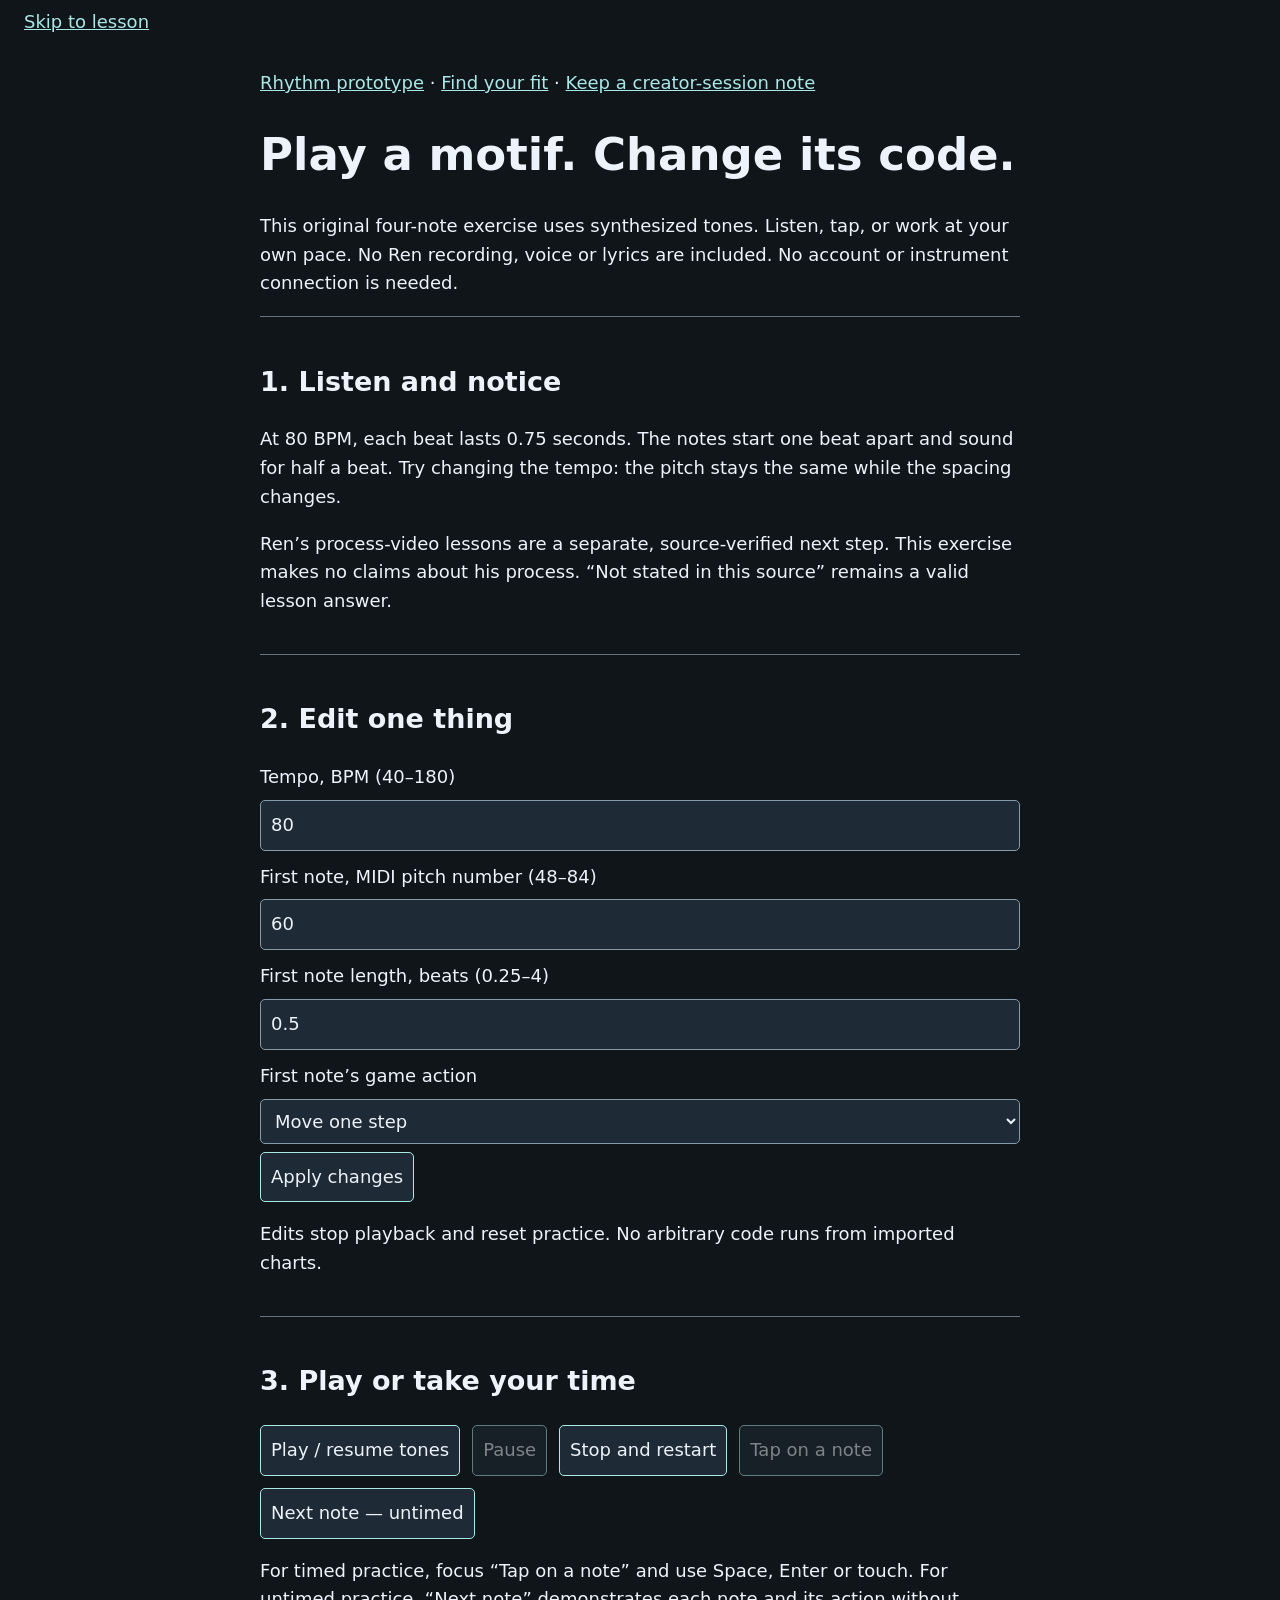
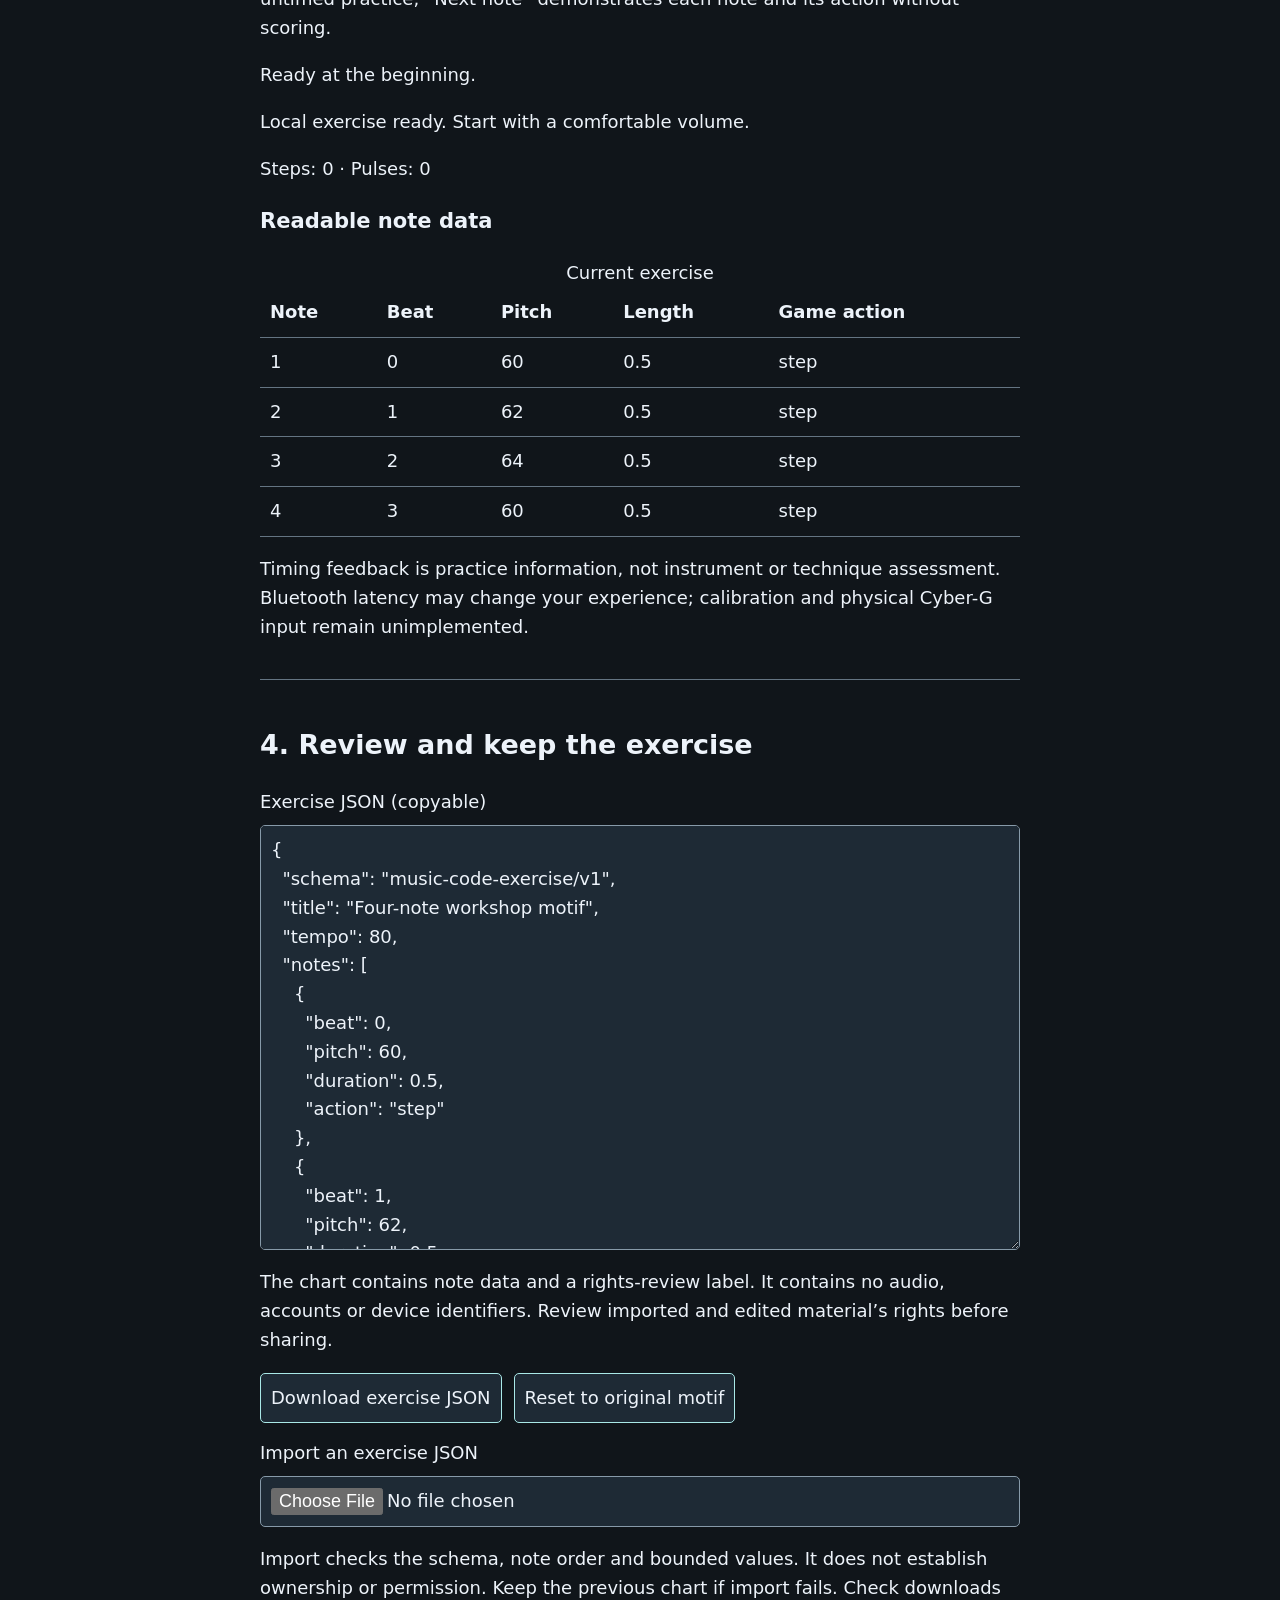
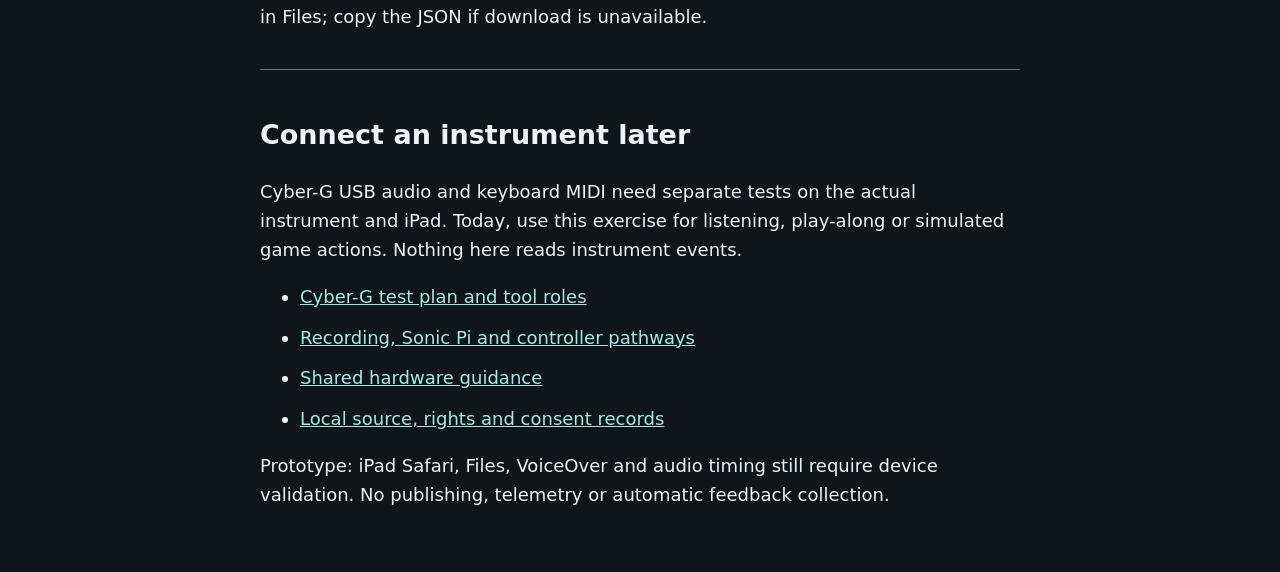
==== lesson.html @ 37e6fe5b "Add an original music/code exercise with untimed practice and local chart exchange" ====
<!doctype html><html lang="en"><head><meta charset="utf-8"><meta name="viewport" content="width=device-width,initial-scale=1"><title>Music, code and games — original exercise</title><link rel="stylesheet" href="lesson.css"></head><body>
<a href="#lesson">Skip to lesson</a><main id="lesson"><nav aria-label="Learning navigation"><a href="index.html">Rhythm prototype</a> · <a href="https://ibloud.github.io/tarantula-clone-hero/">Find your fit</a> · <a href="https://ibloud.github.io/pixie-creator-os/session.html">Keep a creator-session note</a></nav>
<h1>Play a motif. Change its code.</h1><p>This original four-note exercise uses synthesized tones. Listen, tap, or work at your own pace. No Ren recording, voice or lyrics are included. No account or instrument connection is needed.</p>
<section><h2>1. Listen and notice</h2><p>At 80 BPM, each beat lasts 0.75 seconds. The notes start one beat apart and sound for half a beat. Try changing the tempo: the pitch stays the same while the spacing changes.</p><p>Ren’s process-video lessons are a separate, source-verified next step. This exercise makes no claims about his process. “Not stated in this source” remains a valid lesson answer.</p></section>
<section><h2>2. Edit one thing</h2><form id="edit"><label for="tempo">Tempo, BPM (40–180)</label><input id="tempo" type="number" min="40" max="180" value="80" required><label for="pitch">First note, MIDI pitch number (48–84)</label><input id="pitch" type="number" min="48" max="84" value="60" step="1" required><label for="duration">First note length, beats (0.25–4)</label><input id="duration" type="number" min="0.25" max="4" step="0.25" value="0.5" required><label for="action">First note’s game action</label><select id="action"><option value="step">Move one step</option><option value="pulse">Count a pulse</option></select><button type="submit">Apply changes</button></form><p>Edits stop playback and reset practice. No arbitrary code runs from imported charts.</p></section>
<section><h2>3. Play or take your time</h2><div class="actions"><button id="play" type="button">Play / resume tones</button><button id="pause" type="button" disabled>Pause</button><button id="stop" type="button">Stop and restart</button><button id="tap" type="button" disabled>Tap on a note</button><button id="next" type="button">Next note — untimed</button></div><p>For timed practice, focus “Tap on a note” and use Space, Enter or touch. For untimed practice, “Next note” demonstrates each note and its action without scoring.</p><p id="position">Ready at the beginning.</p><p id="status" role="status">Local exercise ready. Start with a comfortable volume.</p><p id="game-state">Steps: 0 · Pulses: 0</p><h3>Readable note data</h3><div class="table-wrap"><table><caption>Current exercise</caption><thead><tr><th>Note</th><th>Beat</th><th>Pitch</th><th>Length</th><th>Game action</th></tr></thead><tbody id="notes"></tbody></table></div><p>Timing feedback is practice information, not instrument or technique assessment. Bluetooth latency may change your experience; calibration and physical Cyber-G input remain unimplemented.</p></section>
<section><h2>4. Review and keep the exercise</h2><label for="chart">Exercise JSON (copyable)</label><textarea id="chart" readonly rows="14"></textarea><p>The chart contains note data and a rights-review label. It contains no audio, accounts or device identifiers. Review imported and edited material’s rights before sharing.</p><div class="actions"><button id="export" type="button">Download exercise JSON</button><button id="reset" type="button">Reset to original motif</button></div><label for="import">Import an exercise JSON</label><input id="import" type="file" accept=".json,application/json"><p>Import checks the schema, note order and bounded values. It does not establish ownership or permission. Keep the previous chart if import fails. Check downloads in Files; copy the JSON if download is unavailable.</p></section>
<section><h2>Connect an instrument later</h2><p>Cyber-G USB audio and keyboard MIDI need separate tests on the actual instrument and iPad. Today, use this exercise for listening, play-along or simulated game actions. Nothing here reads instrument events.</p><ul><li><a href="https://github.com/ibloud/ren-tap-tap-revenge/blob/main/docs/CYBER_G_LEARNING_LAB.md">Cyber-G test plan and tool roles</a></li><li><a href="https://github.com/ibloud/tarantula-clone-hero/blob/main/docs/FIND_YOUR_FIT.md">Recording, Sonic Pi and controller pathways</a></li><li><a href="https://github.com/ibloud/pixie-device-stewardship/blob/main/docs/HARDWARE-PATHWAYS.md">Shared hardware guidance</a></li><li><a href="https://github.com/ibloud/narrative-provenance">Local source, rights and consent records</a></li></ul><p>Prototype: iPad Safari, Files, VoiceOver and audio timing still require device validation. No publishing, telemetry or automatic feedback collection.</p></section>
</main><script src="lesson-model.js"></script><script src="lesson.js"></script></body></html>
---- lesson.css ----
:root{color-scheme:dark;font:18px/1.6 system-ui,sans-serif;background:#10151a;color:#edf3fa}body{margin:0}body>a{display:block;padding:8px 24px}main{max-width:760px;margin:auto;padding:24px}a{color:#a9e8e7}section{padding:20px 0;border-top:1px solid #647482}h1{font-size:clamp(1.8rem,5vw,2.5rem);line-height:1.2}label{display:block;margin-top:12px}input,select,textarea,button{font:inherit;color:inherit;max-width:100%;box-sizing:border-box;background:#1e2a35;border:1px solid #879aa9;border-radius:5px;padding:10px}input,select,textarea{display:block;width:100%;margin:8px 0}button{min-height:48px;cursor:pointer;border-color:#a9e8e7}button:disabled{opacity:.5;cursor:default}.actions{display:flex;gap:12px;flex-wrap:wrap;margin:16px 0}*:focus-visible{outline:3px solid #ffe482;outline-offset:4px}table{width:100%;border-collapse:collapse}th,td{text-align:left;padding:10px;border-bottom:1px solid #647482}.table-wrap{overflow:auto}li{margin:12px 0}
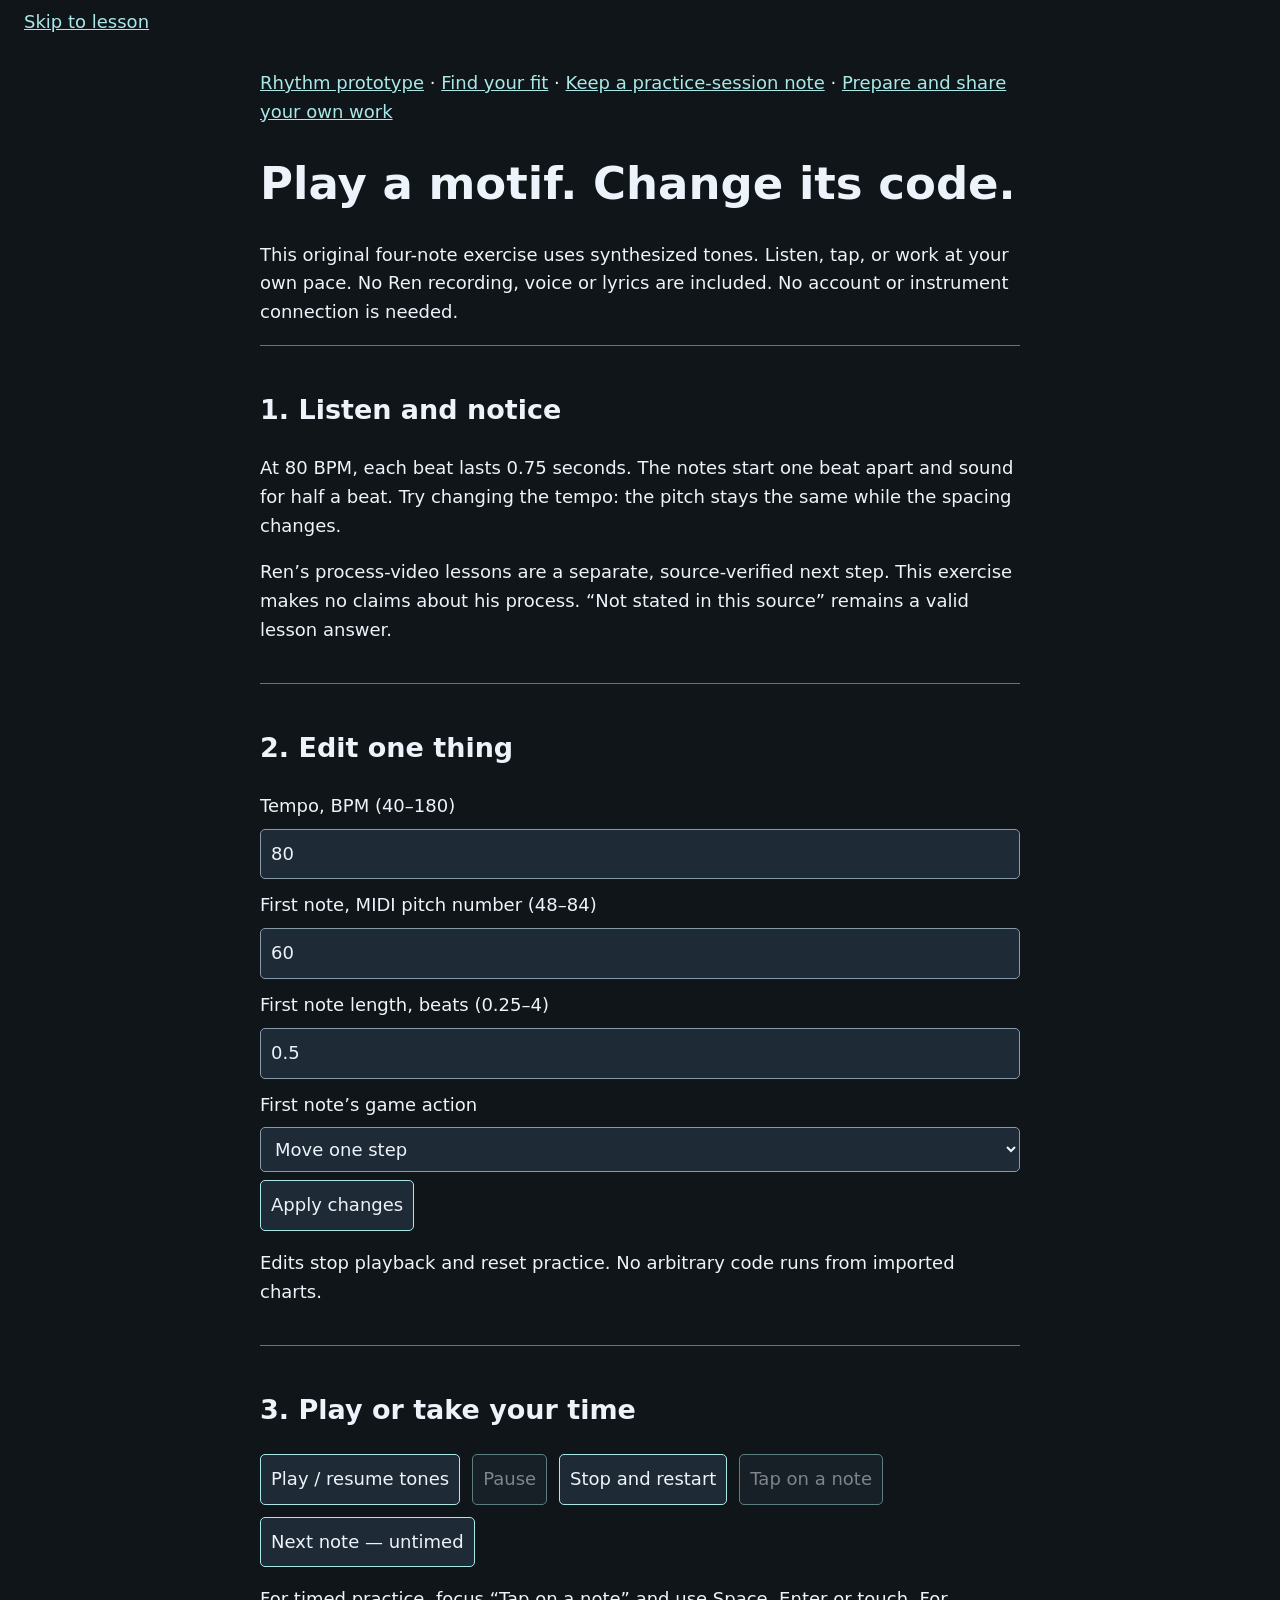
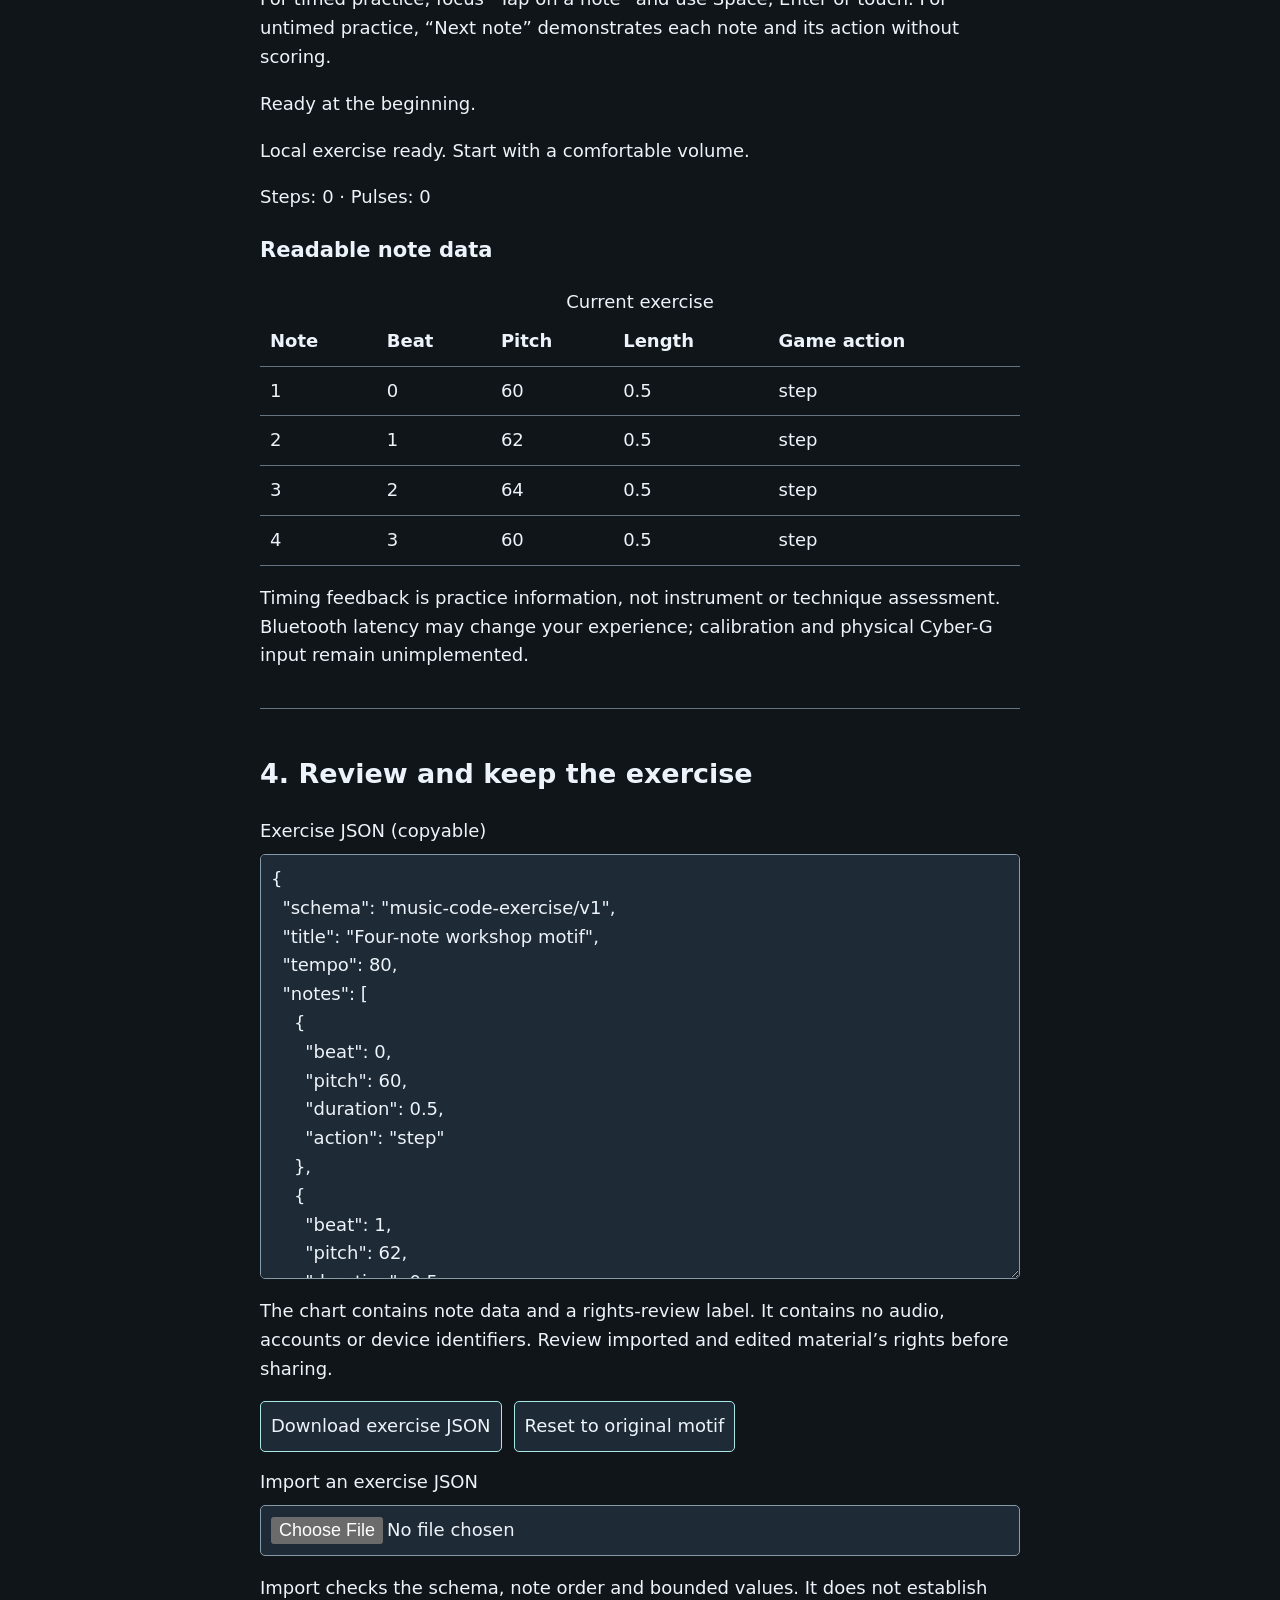
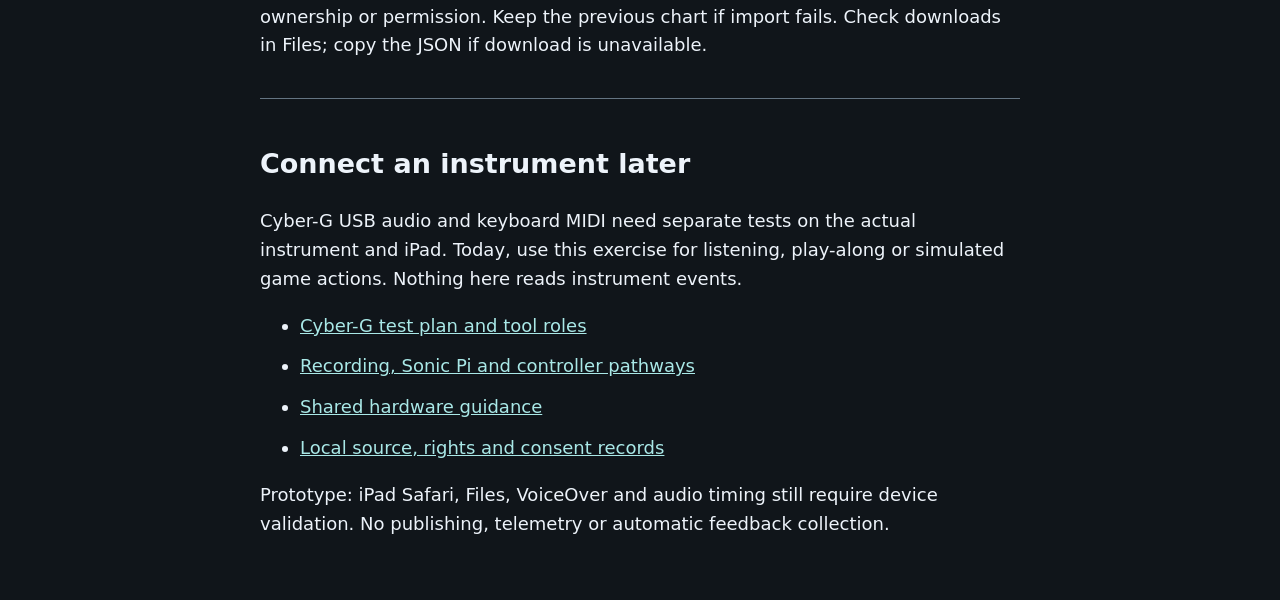
==== commit 236c2617: "Fix PIXIE workspace handoffs and ecosystem continuity" ====
--- a/lesson.html
+++ b/lesson.html
@@ -1,5 +1,5 @@
 <!doctype html><html lang="en"><head><meta charset="utf-8"><meta name="viewport" content="width=device-width,initial-scale=1"><title>Music, code and games — original exercise</title><link rel="stylesheet" href="lesson.css"></head><body>
-<a href="#lesson">Skip to lesson</a><main id="lesson"><nav aria-label="Learning navigation"><a href="index.html">Rhythm prototype</a> · <a href="https://ibloud.github.io/tarantula-clone-hero/">Find your fit</a> · <a href="https://ibloud.github.io/pixie-creator-os/session.html">Keep a creator-session note</a></nav>
+<a href="#lesson">Skip to lesson</a><main id="lesson"><nav aria-label="Learning navigation"><a href="index.html">Rhythm prototype</a> · <a href="https://ibloud.github.io/tarantula-clone-hero/">Find your fit</a> · <a href="https://ibloud.github.io/pixie-creator-os/session.html">Keep a practice-session note</a> · <a href="https://ibloud.github.io/pixie-creator-os/">Prepare and share your own work</a></nav>
 <h1>Play a motif. Change its code.</h1><p>This original four-note exercise uses synthesized tones. Listen, tap, or work at your own pace. No Ren recording, voice or lyrics are included. No account or instrument connection is needed.</p>
 <section><h2>1. Listen and notice</h2><p>At 80 BPM, each beat lasts 0.75 seconds. The notes start one beat apart and sound for half a beat. Try changing the tempo: the pitch stays the same while the spacing changes.</p><p>Ren’s process-video lessons are a separate, source-verified next step. This exercise makes no claims about his process. “Not stated in this source” remains a valid lesson answer.</p></section>
 <section><h2>2. Edit one thing</h2><form id="edit"><label for="tempo">Tempo, BPM (40–180)</label><input id="tempo" type="number" min="40" max="180" value="80" required><label for="pitch">First note, MIDI pitch number (48–84)</label><input id="pitch" type="number" min="48" max="84" value="60" step="1" required><label for="duration">First note length, beats (0.25–4)</label><input id="duration" type="number" min="0.25" max="4" step="0.25" value="0.5" required><label for="action">First note’s game action</label><select id="action"><option value="step">Move one step</option><option value="pulse">Count a pulse</option></select><button type="submit">Apply changes</button></form><p>Edits stop playback and reset practice. No arbitrary code runs from imported charts.</p></section>
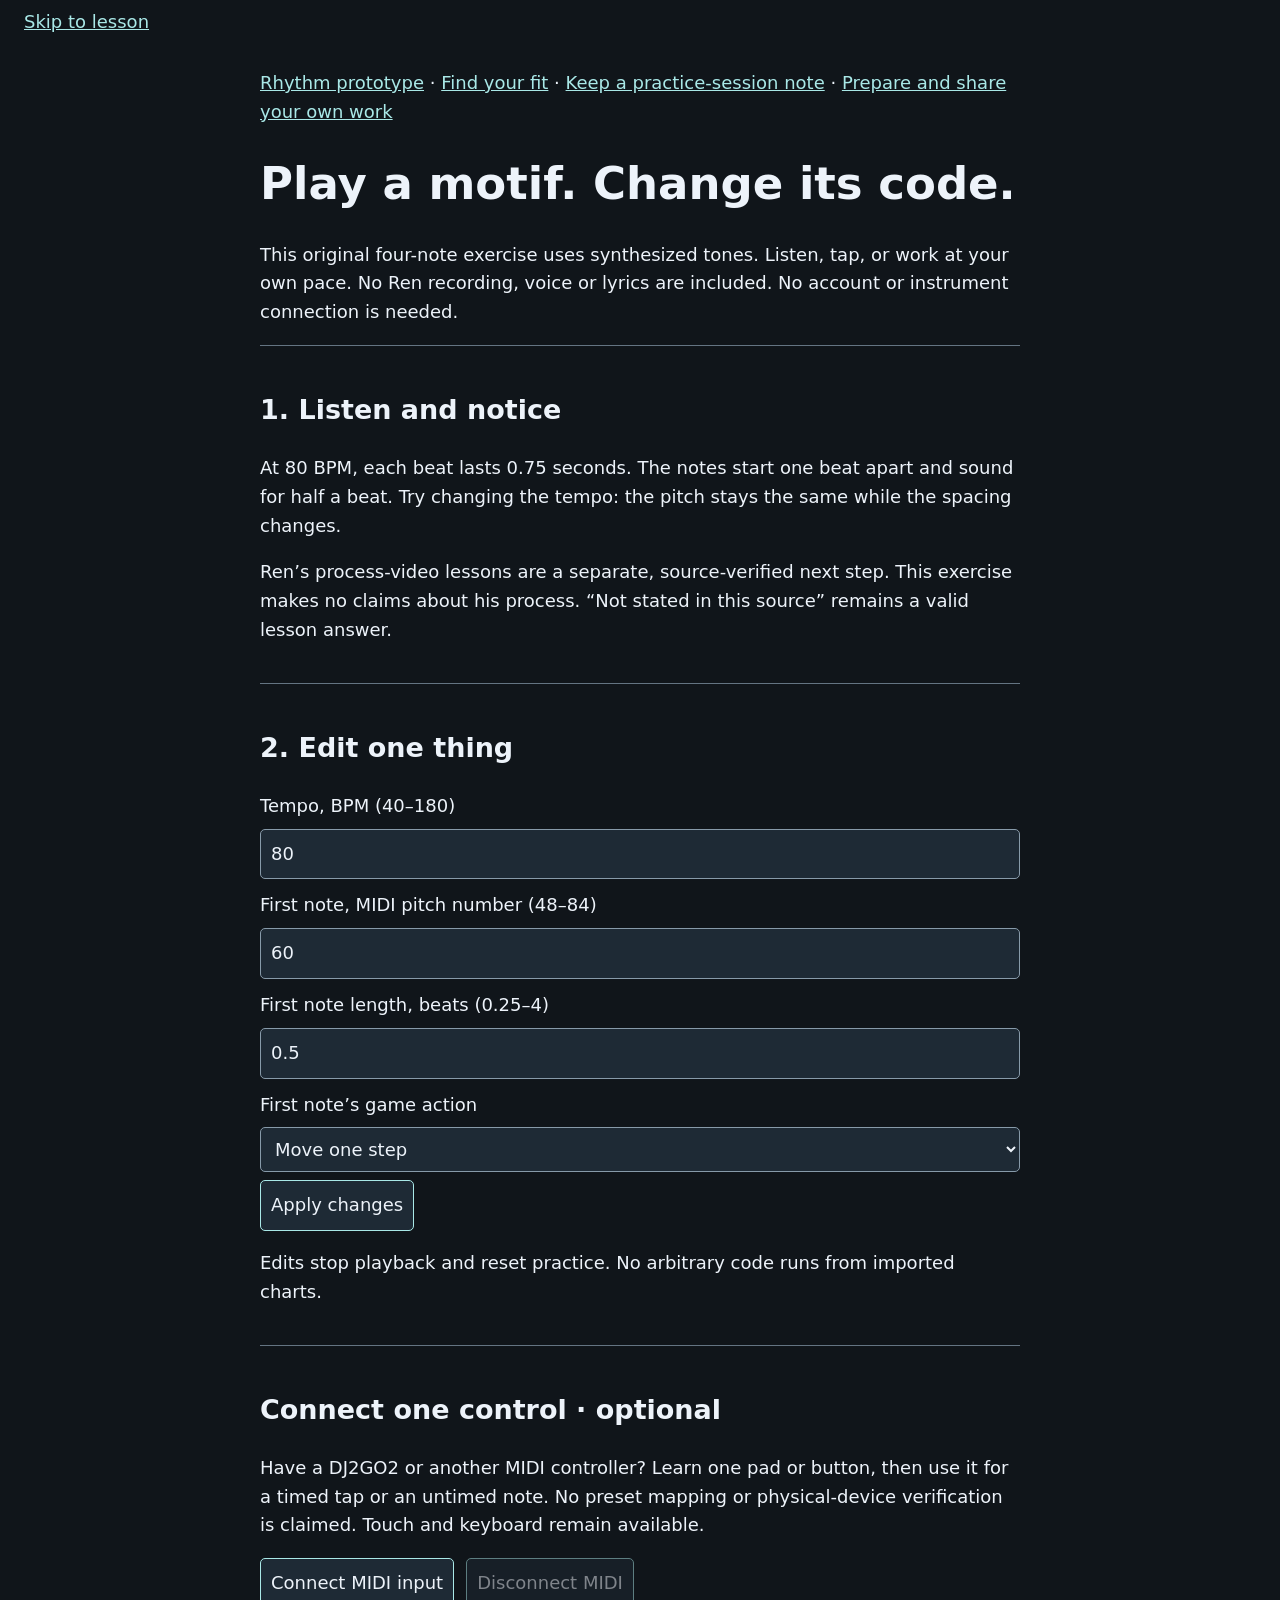
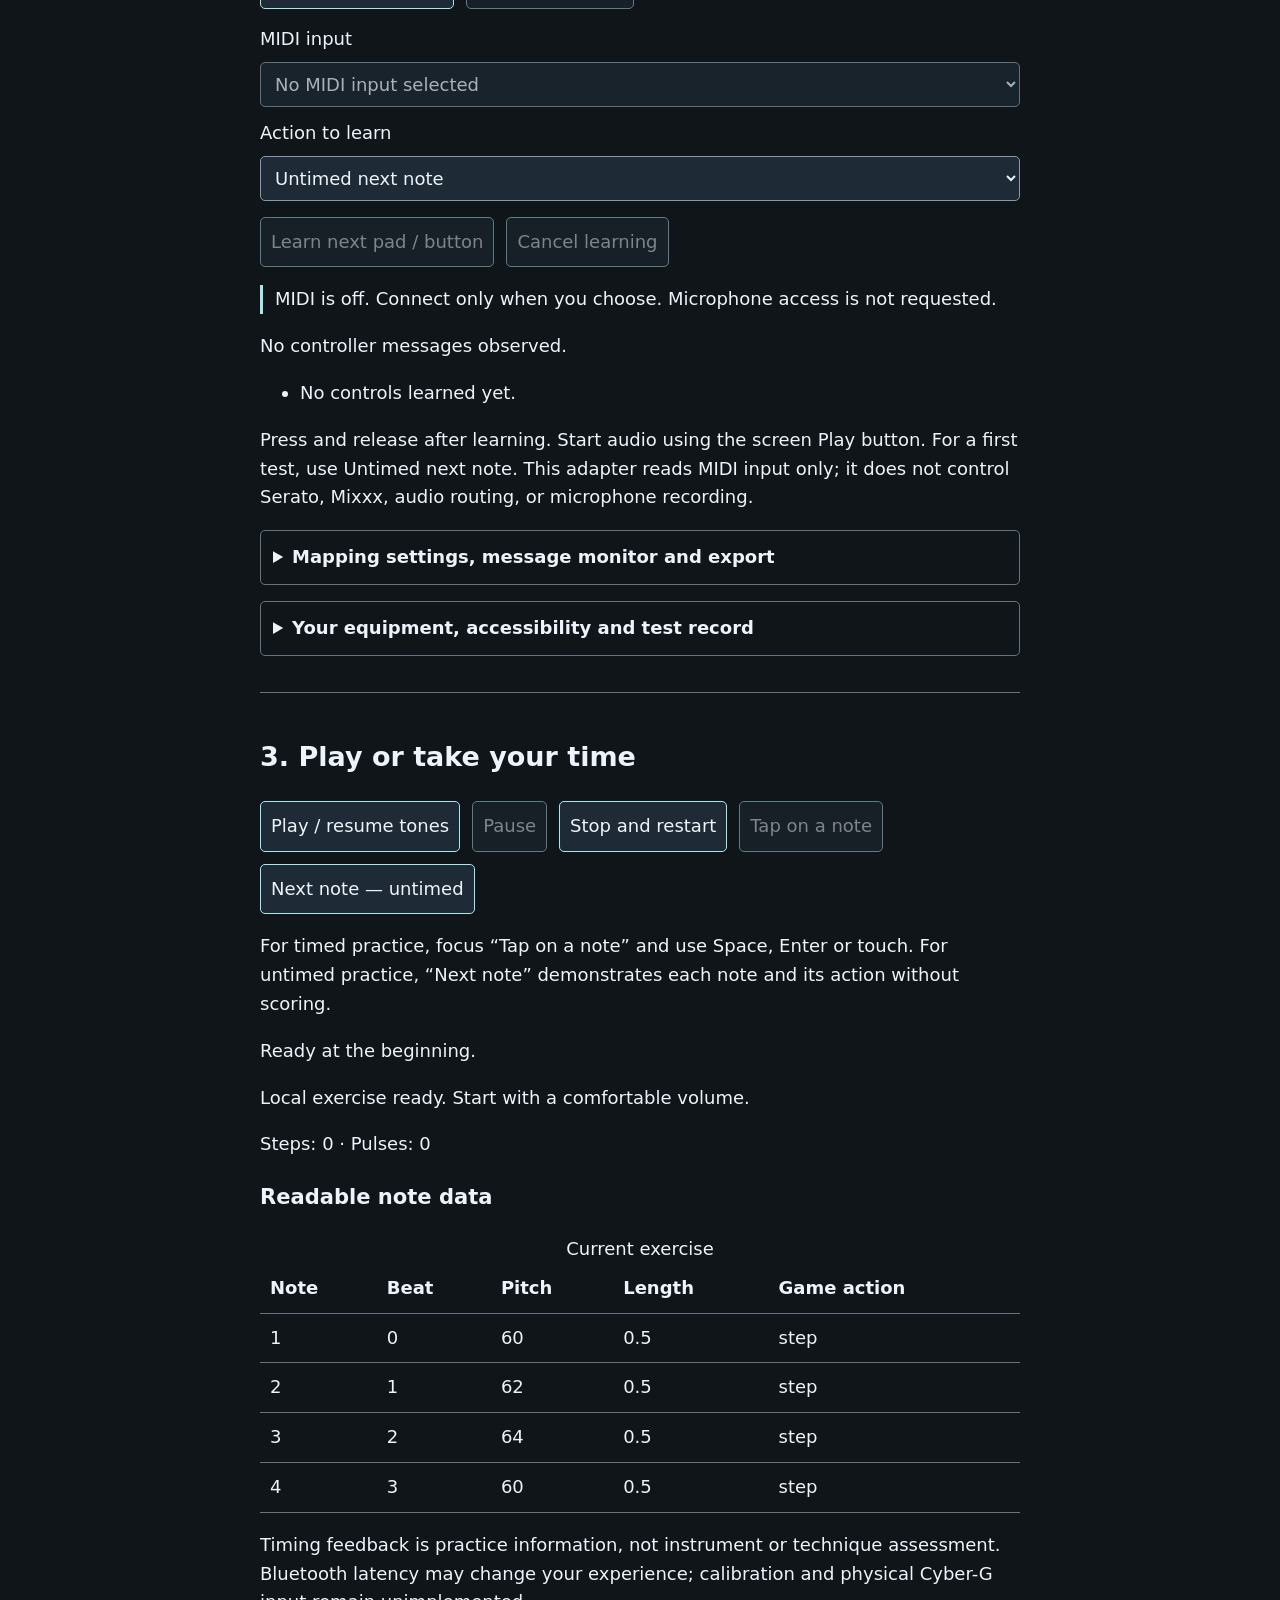
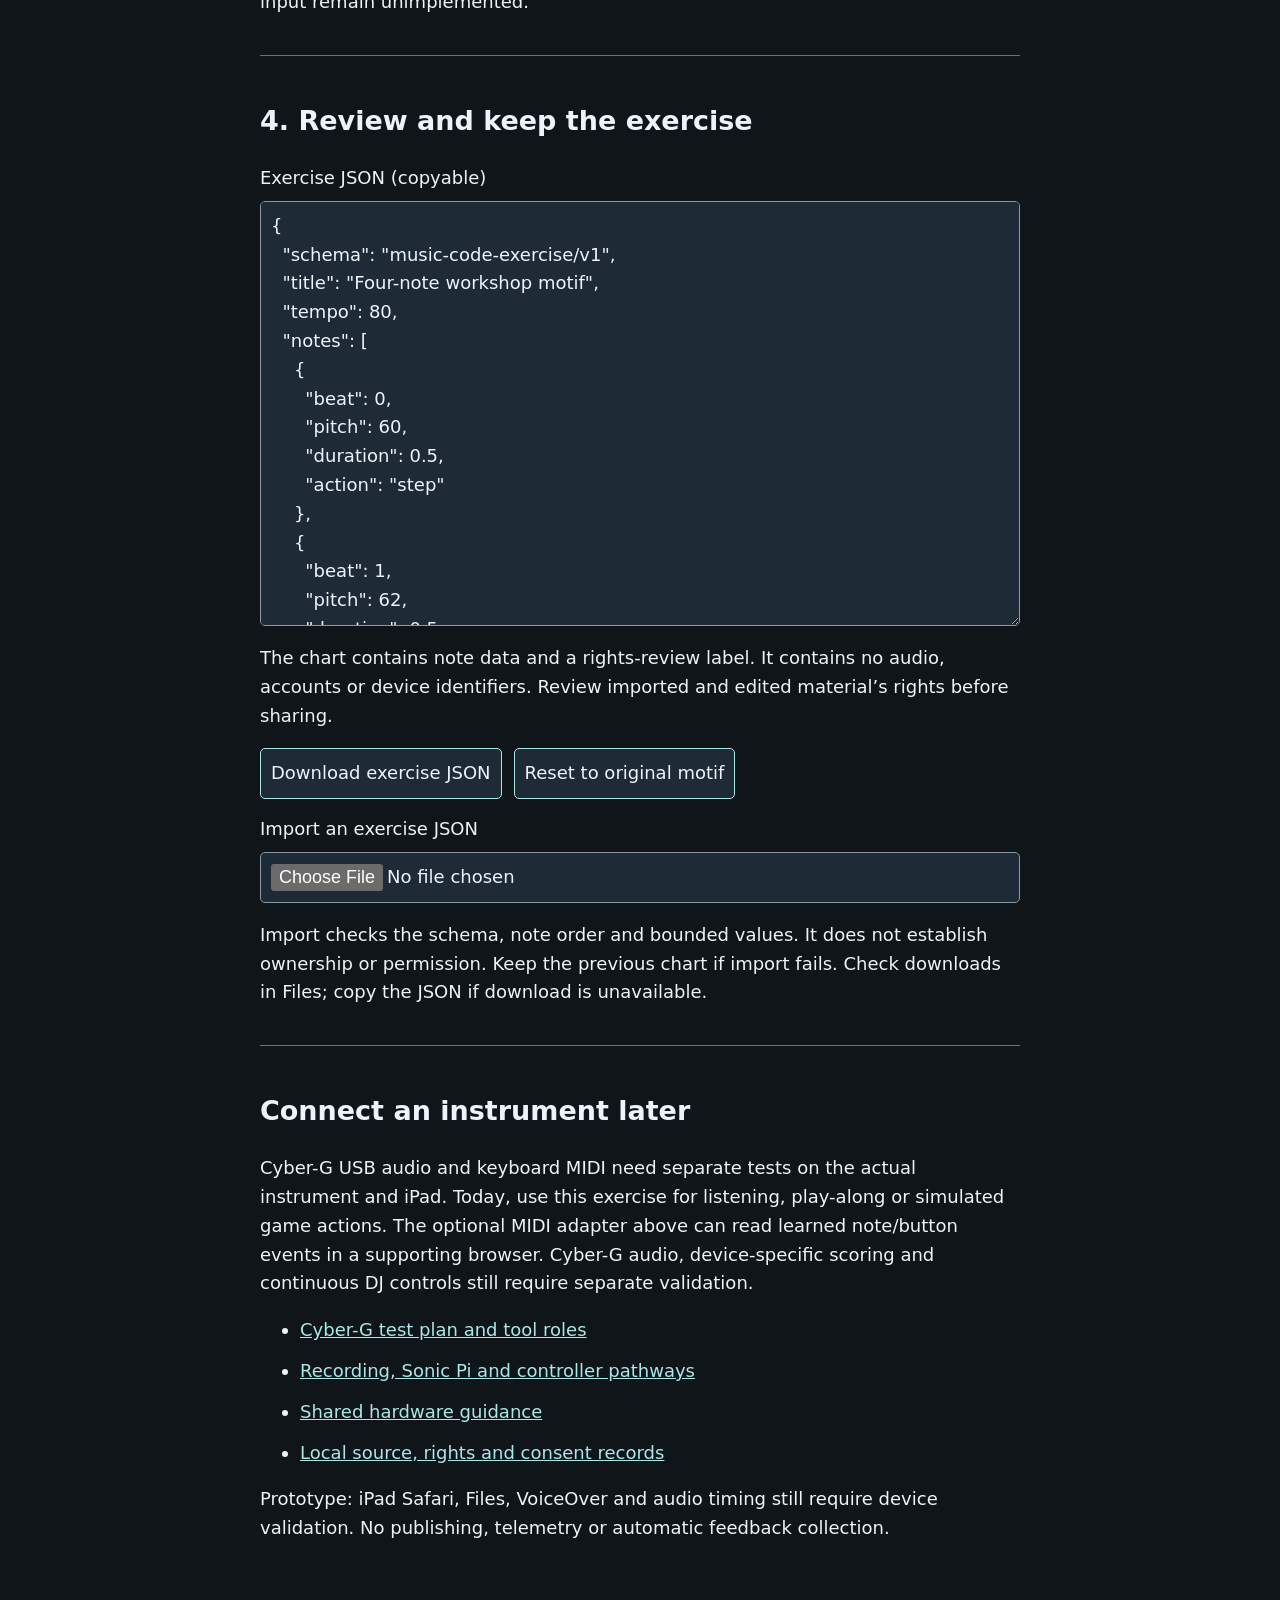
==== commit 6bfc8118: "Learn one MIDI pad in the existing original music exercise" ====
--- a/lesson.html
+++ b/lesson.html
@@ -3,7 +3,10 @@
 <h1>Play a motif. Change its code.</h1><p>This original four-note exercise uses synthesized tones. Listen, tap, or work at your own pace. No Ren recording, voice or lyrics are included. No account or instrument connection is needed.</p>
 <section><h2>1. Listen and notice</h2><p>At 80 BPM, each beat lasts 0.75 seconds. The notes start one beat apart and sound for half a beat. Try changing the tempo: the pitch stays the same while the spacing changes.</p><p>Ren’s process-video lessons are a separate, source-verified next step. This exercise makes no claims about his process. “Not stated in this source” remains a valid lesson answer.</p></section>
 <section><h2>2. Edit one thing</h2><form id="edit"><label for="tempo">Tempo, BPM (40–180)</label><input id="tempo" type="number" min="40" max="180" value="80" required><label for="pitch">First note, MIDI pitch number (48–84)</label><input id="pitch" type="number" min="48" max="84" value="60" step="1" required><label for="duration">First note length, beats (0.25–4)</label><input id="duration" type="number" min="0.25" max="4" step="0.25" value="0.5" required><label for="action">First note’s game action</label><select id="action"><option value="step">Move one step</option><option value="pulse">Count a pulse</option></select><button type="submit">Apply changes</button></form><p>Edits stop playback and reset practice. No arbitrary code runs from imported charts.</p></section>
+<section id="controller" aria-labelledby="controller-heading"><h2 id="controller-heading">Connect one control · optional</h2><p>Have a DJ2GO2 or another MIDI controller? Learn one pad or button, then use it for a timed tap or an untimed note. No preset mapping or physical-device verification is claimed. Touch and keyboard remain available.</p><div class="actions"><button id="midi-connect" type="button">Connect MIDI input</button><button id="midi-disconnect" type="button" disabled>Disconnect MIDI</button></div><label for="midi-input">MIDI input</label><select id="midi-input" disabled><option value="">No MIDI input selected</option></select><label for="midi-action">Action to learn</label><select id="midi-action"><option value="next">Untimed next note</option><option value="tap">Timed tap</option></select><div class="actions"><button id="midi-learn" type="button" disabled>Learn next pad / button</button><button id="midi-cancel" type="button" disabled>Cancel learning</button></div><p id="midi-status" role="status" aria-live="polite">MIDI is off. Connect only when you choose. Microphone access is not requested.</p><p id="midi-last">No controller messages observed.</p><ul id="midi-bindings"></ul><p>Press and release after learning. Start audio using the screen Play button. For a first test, use Untimed next note. This adapter reads MIDI input only; it does not control Serato, Mixxx, audio routing, or microphone recording.</p>
+<details><summary>Mapping settings, message monitor and export</summary><label for="midi-threshold">CC press threshold, 1–127 (default 64)</label><input id="midi-threshold" type="number" min="1" max="127" step="1" value="64"><p>For button-style CC messages, crossing this threshold counts as a press; dropping below it releases. Notes use Note On/Off. Jog-wheel relative values and continuous fader control require their own future mappings.</p><ol id="midi-events" aria-label="Last eight input messages"></ol><div class="actions"><button id="midi-clear" type="button">Clear mappings</button><button id="midi-export" type="button">Download mapping JSON</button></div><label for="midi-import">Import a mapping JSON</label><input id="midi-import" type="file" accept=".json,application/json"><p>Mappings stay in this tab until you export. Import replaces mappings only after validation. No device names, IDs, recordings or credentials are included in the mapping.</p></details>
+<details><summary>Your equipment, accessibility and test record</summary><p>DJ2GO2: game input. Tula: record your own voice or instrument in a chosen recording app, then export an audio file. Shure 215: listening/monitoring; verify whether your cable is wired or wireless. AirPods Pro 3: optional wireless listening, with its Apple accessibility settings kept under your control.</p><p>For AirPods, check Headphone Accommodations under Settings → Accessibility → Audio &amp; Visual, headphone audio levels, Mono Audio/balance, and your preferred listening mode. Apple also offers AirPods press speed, press-and-hold duration and tone-volume adjustments; stem controls are not game inputs here. Apple’s Hearing Assistance/Media Assist settings can override Headphone Accommodations; consult the linked Apple guide for your OS. Live Listen is an optional Apple microphone route, not a Tula or game integration. No hearing profile, audiogram, sensor or health data is read here.</p><p><a href="https://support.apple.com/en-us/102663">Apple headphone audio settings</a> · <a href="https://support.apple.com/en-us/102479">Live Listen and audio levels</a> · <a href="https://github.com/ibloud/tarantula-clone-hero/blob/main/docs/CONTROLLER-LAB.md">Equipment and physical-device test guide</a></p><p>Keep the listening route consistent within a timed test. Bluetooth, audio processing and device switching can affect what you hear; this exercise has no automatic latency correction. Untimed practice is always available.</p><label for="output-route">Listening route used in this test (manual)</label><select id="output-route"><option value="not-recorded">Not recorded</option><option value="shure-wired">Shure wired connection</option><option value="shure-wireless">Shure wireless connection</option><option value="airpods-pro-3">AirPods Pro 3</option><option value="speakers">Speakers</option><option value="other">Other</option></select><label for="physical-result">Physical test result (reported by you)</label><select id="physical-result"><option value="not-tested">Not tested</option><option value="observed-input">Input messages observed</option><option value="untimed-action-worked">Untimed action worked</option><option value="timed-action-worked">Timed action worked</option><option value="needs-investigation">Needs investigation</option></select><label for="midi-notes">Test notes, optional (1000 characters)</label><textarea id="midi-notes" rows="3" maxlength="1000" placeholder="Host/OS/browser, pad mode, press/release values, and next test. Leave personal or hearing-health information out."></textarea><label for="midi-report">Exact test record preview</label><textarea id="midi-report" readonly rows="9"></textarea><button id="midi-test-export" type="button">Download this test record</button><p>This is a manual test record, not hardware certification. Review the preview before sharing. No automatic save or upload occurs.</p><p><a href="https://ibloud.github.io/pixie-creator-os/session.html#equipment-practice" target="_blank" rel="noopener noreferrer">Keep your next step in Creator OS</a>. Select a Tula recording separately in Creator OS; JSON test records are not audio files or PIXIE draft files.</p></details></section>
 <section><h2>3. Play or take your time</h2><div class="actions"><button id="play" type="button">Play / resume tones</button><button id="pause" type="button" disabled>Pause</button><button id="stop" type="button">Stop and restart</button><button id="tap" type="button" disabled>Tap on a note</button><button id="next" type="button">Next note — untimed</button></div><p>For timed practice, focus “Tap on a note” and use Space, Enter or touch. For untimed practice, “Next note” demonstrates each note and its action without scoring.</p><p id="position">Ready at the beginning.</p><p id="status" role="status">Local exercise ready. Start with a comfortable volume.</p><p id="game-state">Steps: 0 · Pulses: 0</p><h3>Readable note data</h3><div class="table-wrap"><table><caption>Current exercise</caption><thead><tr><th>Note</th><th>Beat</th><th>Pitch</th><th>Length</th><th>Game action</th></tr></thead><tbody id="notes"></tbody></table></div><p>Timing feedback is practice information, not instrument or technique assessment. Bluetooth latency may change your experience; calibration and physical Cyber-G input remain unimplemented.</p></section>
 <section><h2>4. Review and keep the exercise</h2><label for="chart">Exercise JSON (copyable)</label><textarea id="chart" readonly rows="14"></textarea><p>The chart contains note data and a rights-review label. It contains no audio, accounts or device identifiers. Review imported and edited material’s rights before sharing.</p><div class="actions"><button id="export" type="button">Download exercise JSON</button><button id="reset" type="button">Reset to original motif</button></div><label for="import">Import an exercise JSON</label><input id="import" type="file" accept=".json,application/json"><p>Import checks the schema, note order and bounded values. It does not establish ownership or permission. Keep the previous chart if import fails. Check downloads in Files; copy the JSON if download is unavailable.</p></section>
-<section><h2>Connect an instrument later</h2><p>Cyber-G USB audio and keyboard MIDI need separate tests on the actual instrument and iPad. Today, use this exercise for listening, play-along or simulated game actions. Nothing here reads instrument events.</p><ul><li><a href="https://github.com/ibloud/ren-tap-tap-revenge/blob/main/docs/CYBER_G_LEARNING_LAB.md">Cyber-G test plan and tool roles</a></li><li><a href="https://github.com/ibloud/tarantula-clone-hero/blob/main/docs/FIND_YOUR_FIT.md">Recording, Sonic Pi and controller pathways</a></li><li><a href="https://github.com/ibloud/pixie-device-stewardship/blob/main/docs/HARDWARE-PATHWAYS.md">Shared hardware guidance</a></li><li><a href="https://github.com/ibloud/narrative-provenance">Local source, rights and consent records</a></li></ul><p>Prototype: iPad Safari, Files, VoiceOver and audio timing still require device validation. No publishing, telemetry or automatic feedback collection.</p></section>
-</main><script src="lesson-model.js"></script><script src="lesson.js"></script></body></html>
+<section><h2>Connect an instrument later</h2><p>Cyber-G USB audio and keyboard MIDI need separate tests on the actual instrument and iPad. Today, use this exercise for listening, play-along or simulated game actions. The optional MIDI adapter above can read learned note/button events in a supporting browser. Cyber-G audio, device-specific scoring and continuous DJ controls still require separate validation.</p><ul><li><a href="https://github.com/ibloud/ren-tap-tap-revenge/blob/main/docs/CYBER_G_LEARNING_LAB.md">Cyber-G test plan and tool roles</a></li><li><a href="https://github.com/ibloud/tarantula-clone-hero/blob/main/docs/FIND_YOUR_FIT.md">Recording, Sonic Pi and controller pathways</a></li><li><a href="https://github.com/ibloud/pixie-device-stewardship/blob/main/docs/HARDWARE-PATHWAYS.md">Shared hardware guidance</a></li><li><a href="https://github.com/ibloud/narrative-provenance">Local source, rights and consent records</a></li></ul><p>Prototype: iPad Safari, Files, VoiceOver and audio timing still require device validation. No publishing, telemetry or automatic feedback collection.</p></section>
+</main><script src="lesson-model.js"></script><script src="lesson.js"></script><script src="lesson-midi-model.js?v=1"></script><script src="lesson-midi.js?v=1"></script></body></html>
--- a/lesson.css
+++ b/lesson.css
@@ -1 +1,3 @@
 :root{color-scheme:dark;font:18px/1.6 system-ui,sans-serif;background:#10151a;color:#edf3fa}body{margin:0}body>a{display:block;padding:8px 24px}main{max-width:760px;margin:auto;padding:24px}a{color:#a9e8e7}section{padding:20px 0;border-top:1px solid #647482}h1{font-size:clamp(1.8rem,5vw,2.5rem);line-height:1.2}label{display:block;margin-top:12px}input,select,textarea,button{font:inherit;color:inherit;max-width:100%;box-sizing:border-box;background:#1e2a35;border:1px solid #879aa9;border-radius:5px;padding:10px}input,select,textarea{display:block;width:100%;margin:8px 0}button{min-height:48px;cursor:pointer;border-color:#a9e8e7}button:disabled{opacity:.5;cursor:default}.actions{display:flex;gap:12px;flex-wrap:wrap;margin:16px 0}*:focus-visible{outline:3px solid #ffe482;outline-offset:4px}table{width:100%;border-collapse:collapse}th,td{text-align:left;padding:10px;border-bottom:1px solid #647482}.table-wrap{overflow:auto}li{margin:12px 0}
+
+html{scroll-padding-top:1rem}details{border:1px solid #647482;border-radius:5px;padding:12px;margin:16px 0}summary{cursor:pointer;font-weight:600}#controller{scroll-margin-top:1rem}#midi-status{border-left:3px solid #a9e8e7;padding-left:12px}#midi-last{font-variant-numeric:tabular-nums}button,input,select{scroll-margin:1rem}@media(max-width:480px){main{padding:16px}}
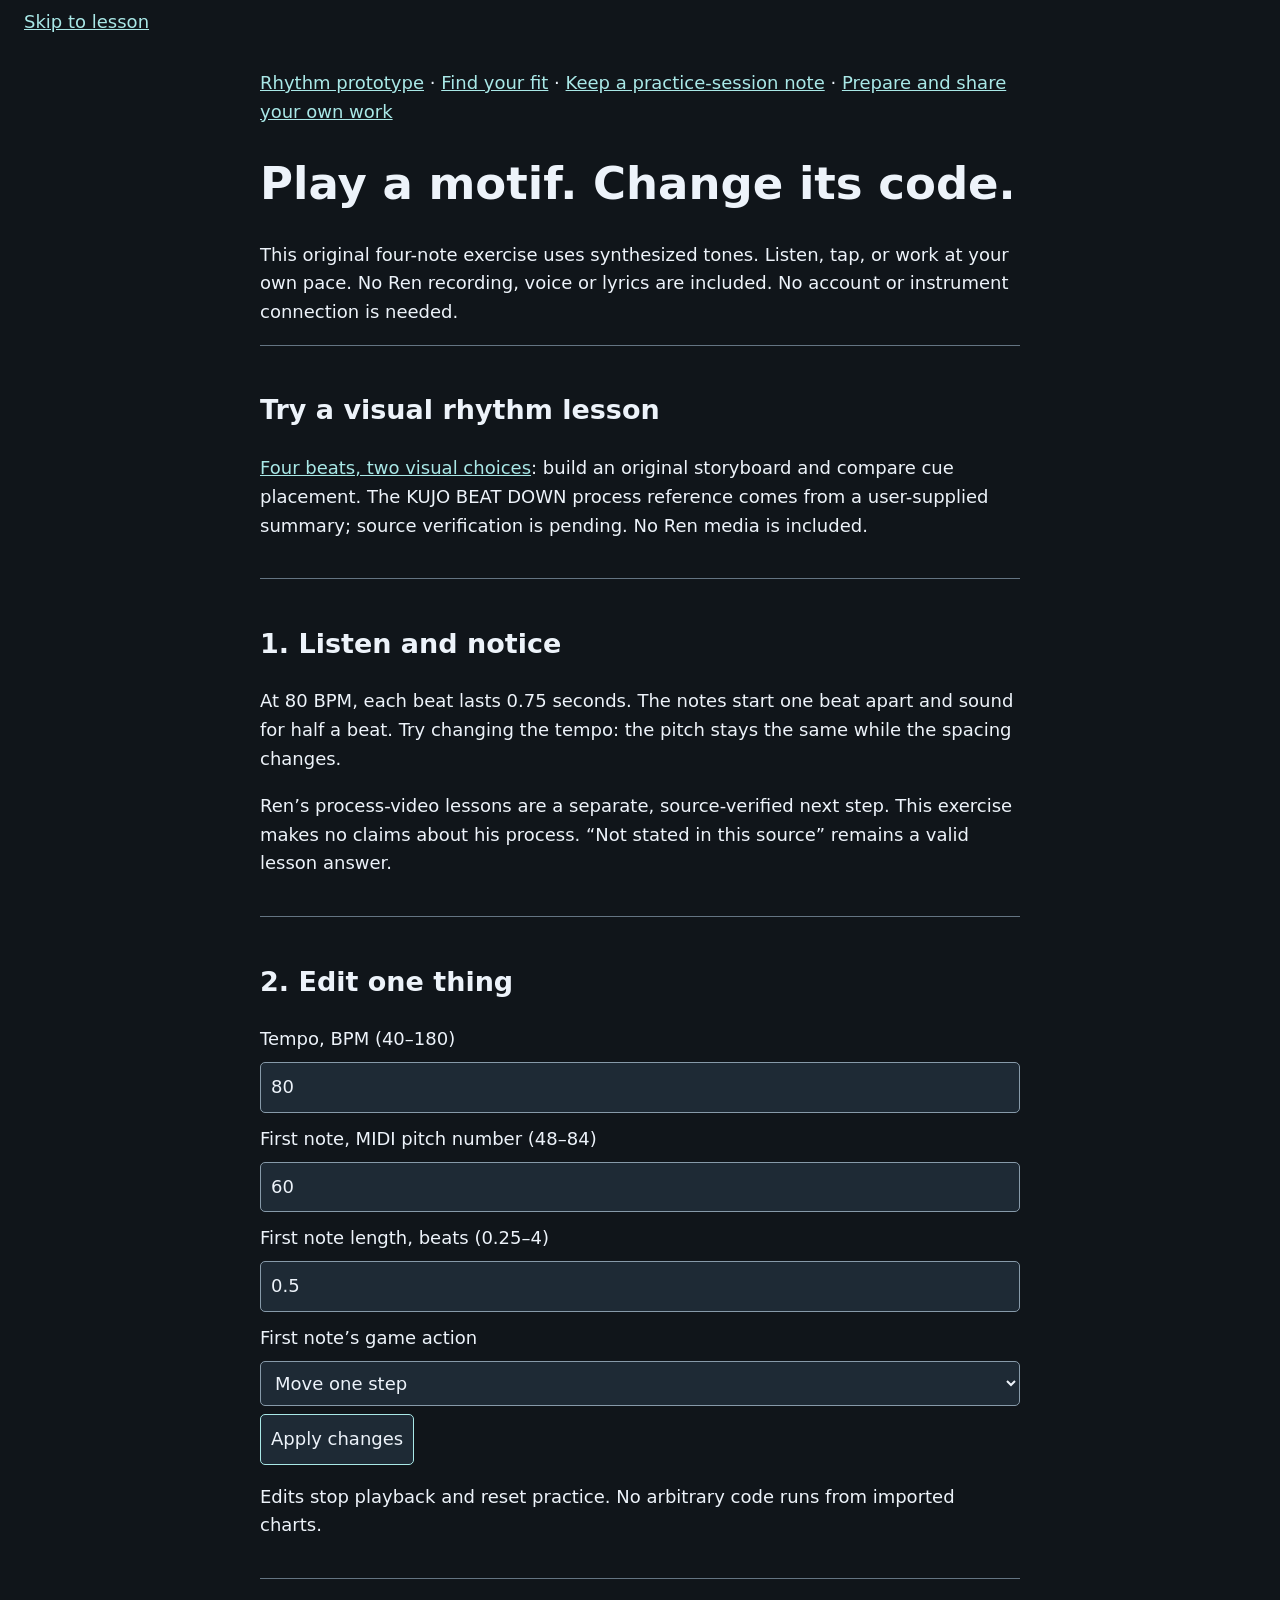
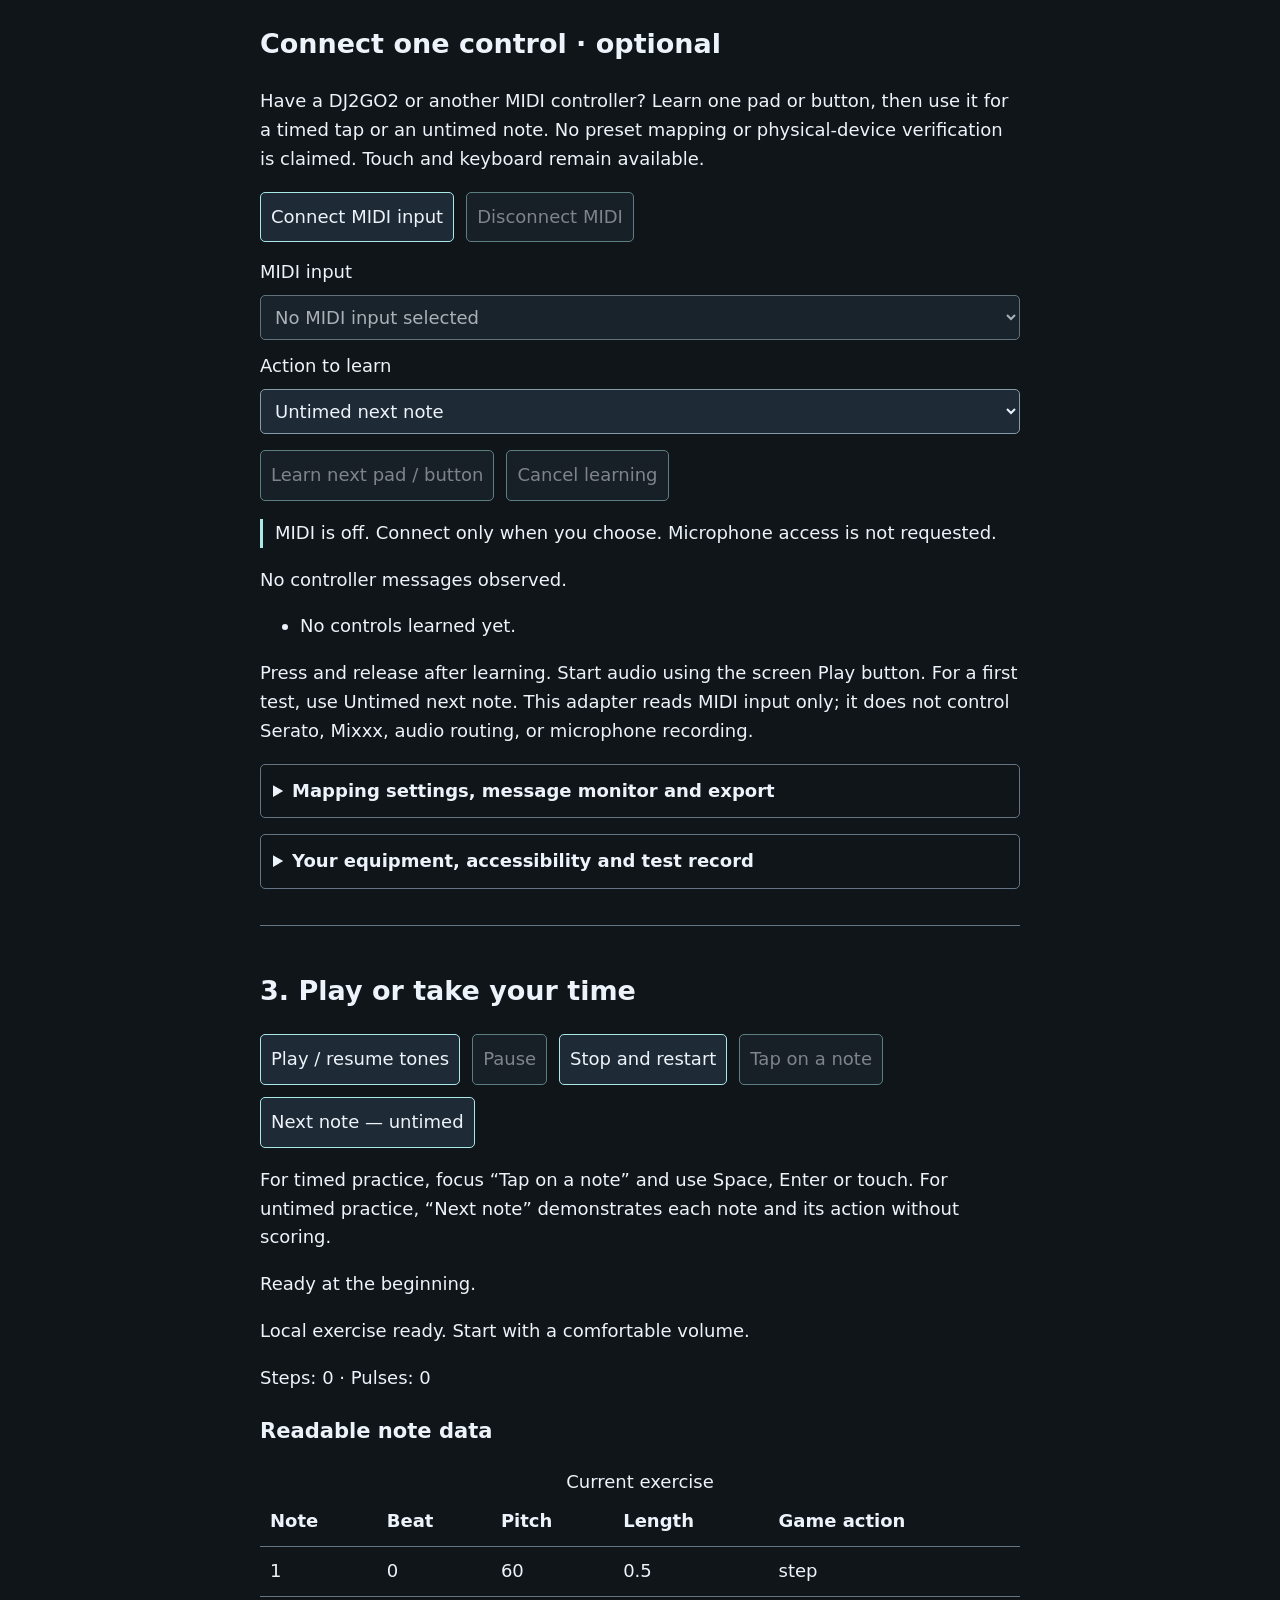
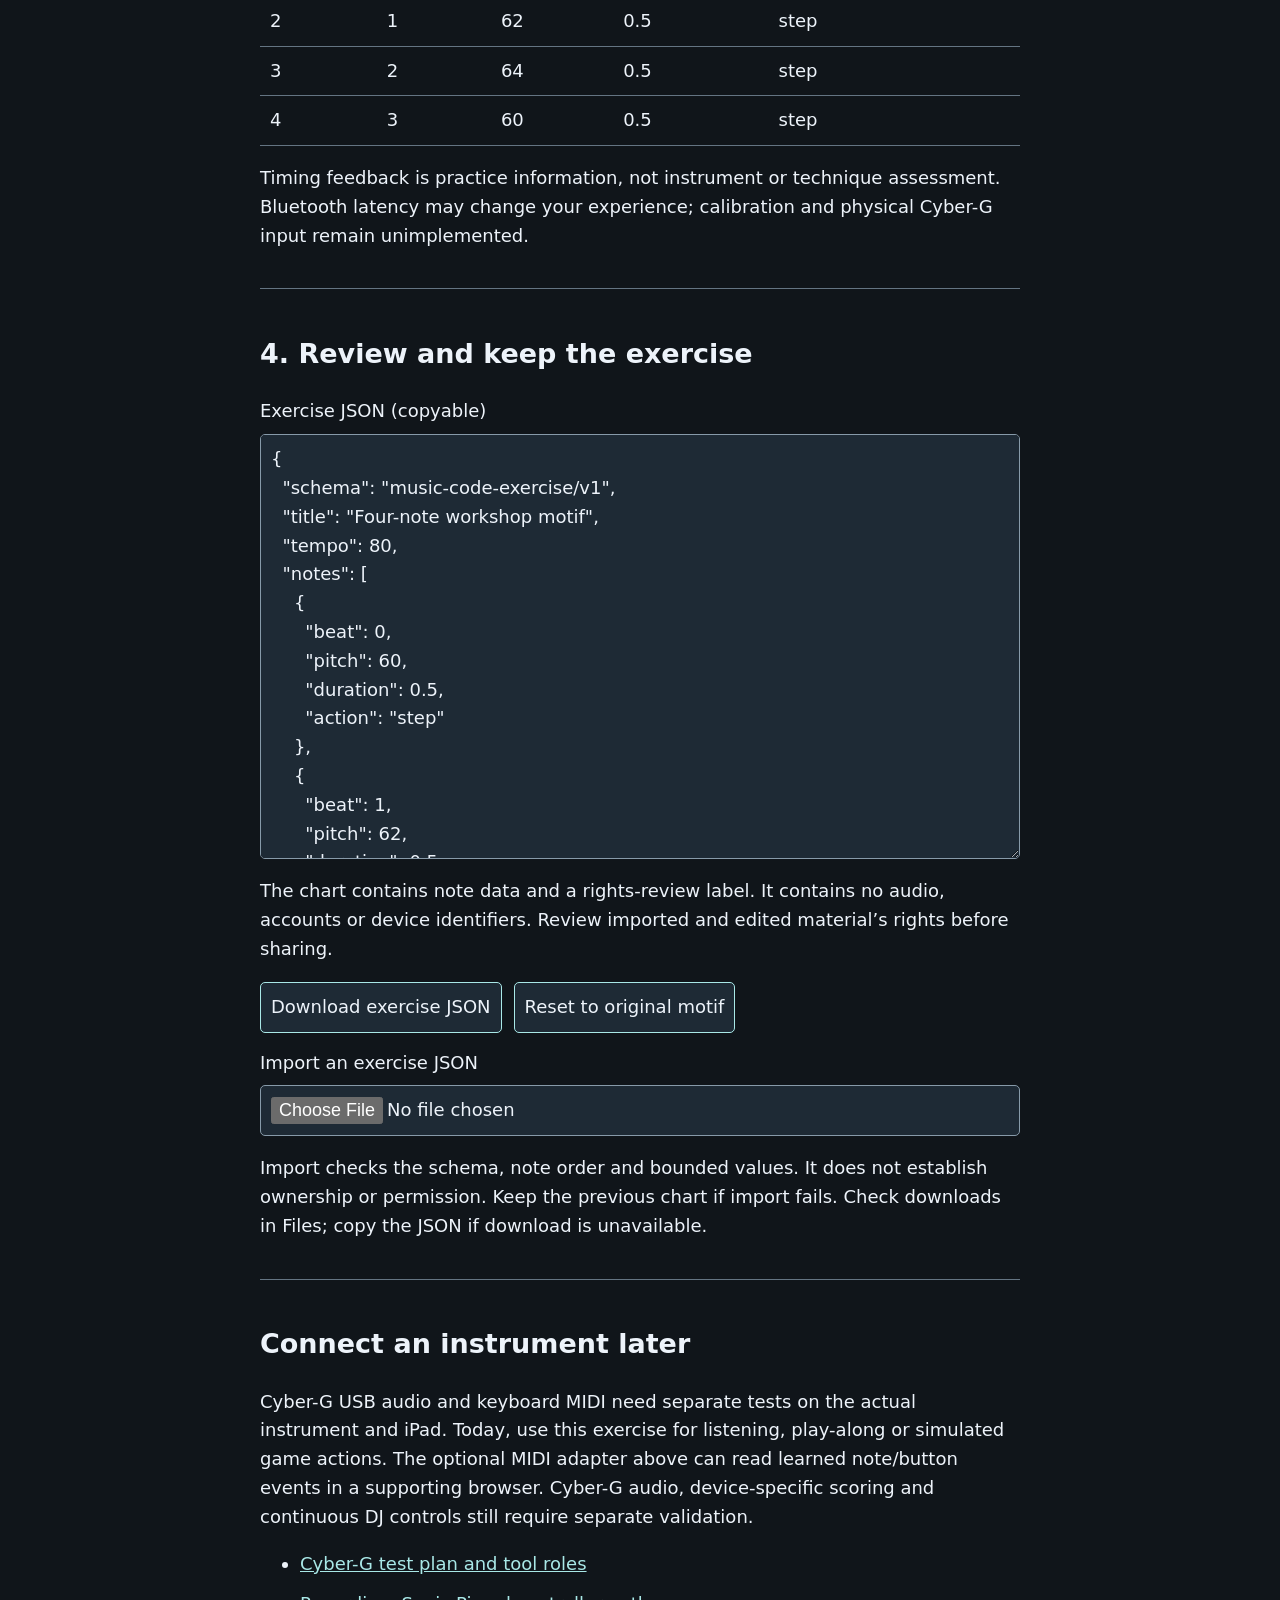
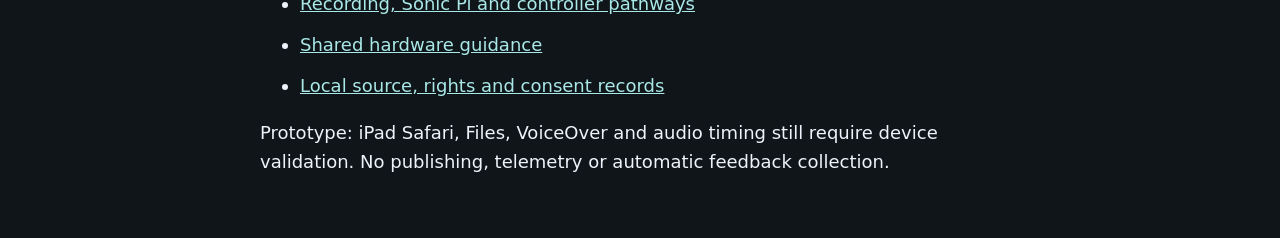
==== commit 6b9ea845: "Add original visual rhythm lesson with pending source evidence" ====
--- a/lesson.html
+++ b/lesson.html
@@ -1,6 +1,7 @@
 <!doctype html><html lang="en"><head><meta charset="utf-8"><meta name="viewport" content="width=device-width,initial-scale=1"><title>Music, code and games — original exercise</title><link rel="stylesheet" href="lesson.css"></head><body>
 <a href="#lesson">Skip to lesson</a><main id="lesson"><nav aria-label="Learning navigation"><a href="index.html">Rhythm prototype</a> · <a href="https://ibloud.github.io/tarantula-clone-hero/">Find your fit</a> · <a href="https://ibloud.github.io/pixie-creator-os/session.html">Keep a practice-session note</a> · <a href="https://ibloud.github.io/pixie-creator-os/">Prepare and share your own work</a></nav>
 <h1>Play a motif. Change its code.</h1><p>This original four-note exercise uses synthesized tones. Listen, tap, or work at your own pace. No Ren recording, voice or lyrics are included. No account or instrument connection is needed.</p>
+<section id="visual-study"><h2>Try a visual rhythm lesson</h2><p><a href="visual-lesson.html">Four beats, two visual choices</a>: build an original storyboard and compare cue placement. The KUJO BEAT DOWN process reference comes from a user-supplied summary; source verification is pending. No Ren media is included.</p></section>
 <section><h2>1. Listen and notice</h2><p>At 80 BPM, each beat lasts 0.75 seconds. The notes start one beat apart and sound for half a beat. Try changing the tempo: the pitch stays the same while the spacing changes.</p><p>Ren’s process-video lessons are a separate, source-verified next step. This exercise makes no claims about his process. “Not stated in this source” remains a valid lesson answer.</p></section>
 <section><h2>2. Edit one thing</h2><form id="edit"><label for="tempo">Tempo, BPM (40–180)</label><input id="tempo" type="number" min="40" max="180" value="80" required><label for="pitch">First note, MIDI pitch number (48–84)</label><input id="pitch" type="number" min="48" max="84" value="60" step="1" required><label for="duration">First note length, beats (0.25–4)</label><input id="duration" type="number" min="0.25" max="4" step="0.25" value="0.5" required><label for="action">First note’s game action</label><select id="action"><option value="step">Move one step</option><option value="pulse">Count a pulse</option></select><button type="submit">Apply changes</button></form><p>Edits stop playback and reset practice. No arbitrary code runs from imported charts.</p></section>
 <section id="controller" aria-labelledby="controller-heading"><h2 id="controller-heading">Connect one control · optional</h2><p>Have a DJ2GO2 or another MIDI controller? Learn one pad or button, then use it for a timed tap or an untimed note. No preset mapping or physical-device verification is claimed. Touch and keyboard remain available.</p><div class="actions"><button id="midi-connect" type="button">Connect MIDI input</button><button id="midi-disconnect" type="button" disabled>Disconnect MIDI</button></div><label for="midi-input">MIDI input</label><select id="midi-input" disabled><option value="">No MIDI input selected</option></select><label for="midi-action">Action to learn</label><select id="midi-action"><option value="next">Untimed next note</option><option value="tap">Timed tap</option></select><div class="actions"><button id="midi-learn" type="button" disabled>Learn next pad / button</button><button id="midi-cancel" type="button" disabled>Cancel learning</button></div><p id="midi-status" role="status" aria-live="polite">MIDI is off. Connect only when you choose. Microphone access is not requested.</p><p id="midi-last">No controller messages observed.</p><ul id="midi-bindings"></ul><p>Press and release after learning. Start audio using the screen Play button. For a first test, use Untimed next note. This adapter reads MIDI input only; it does not control Serato, Mixxx, audio routing, or microphone recording.</p>
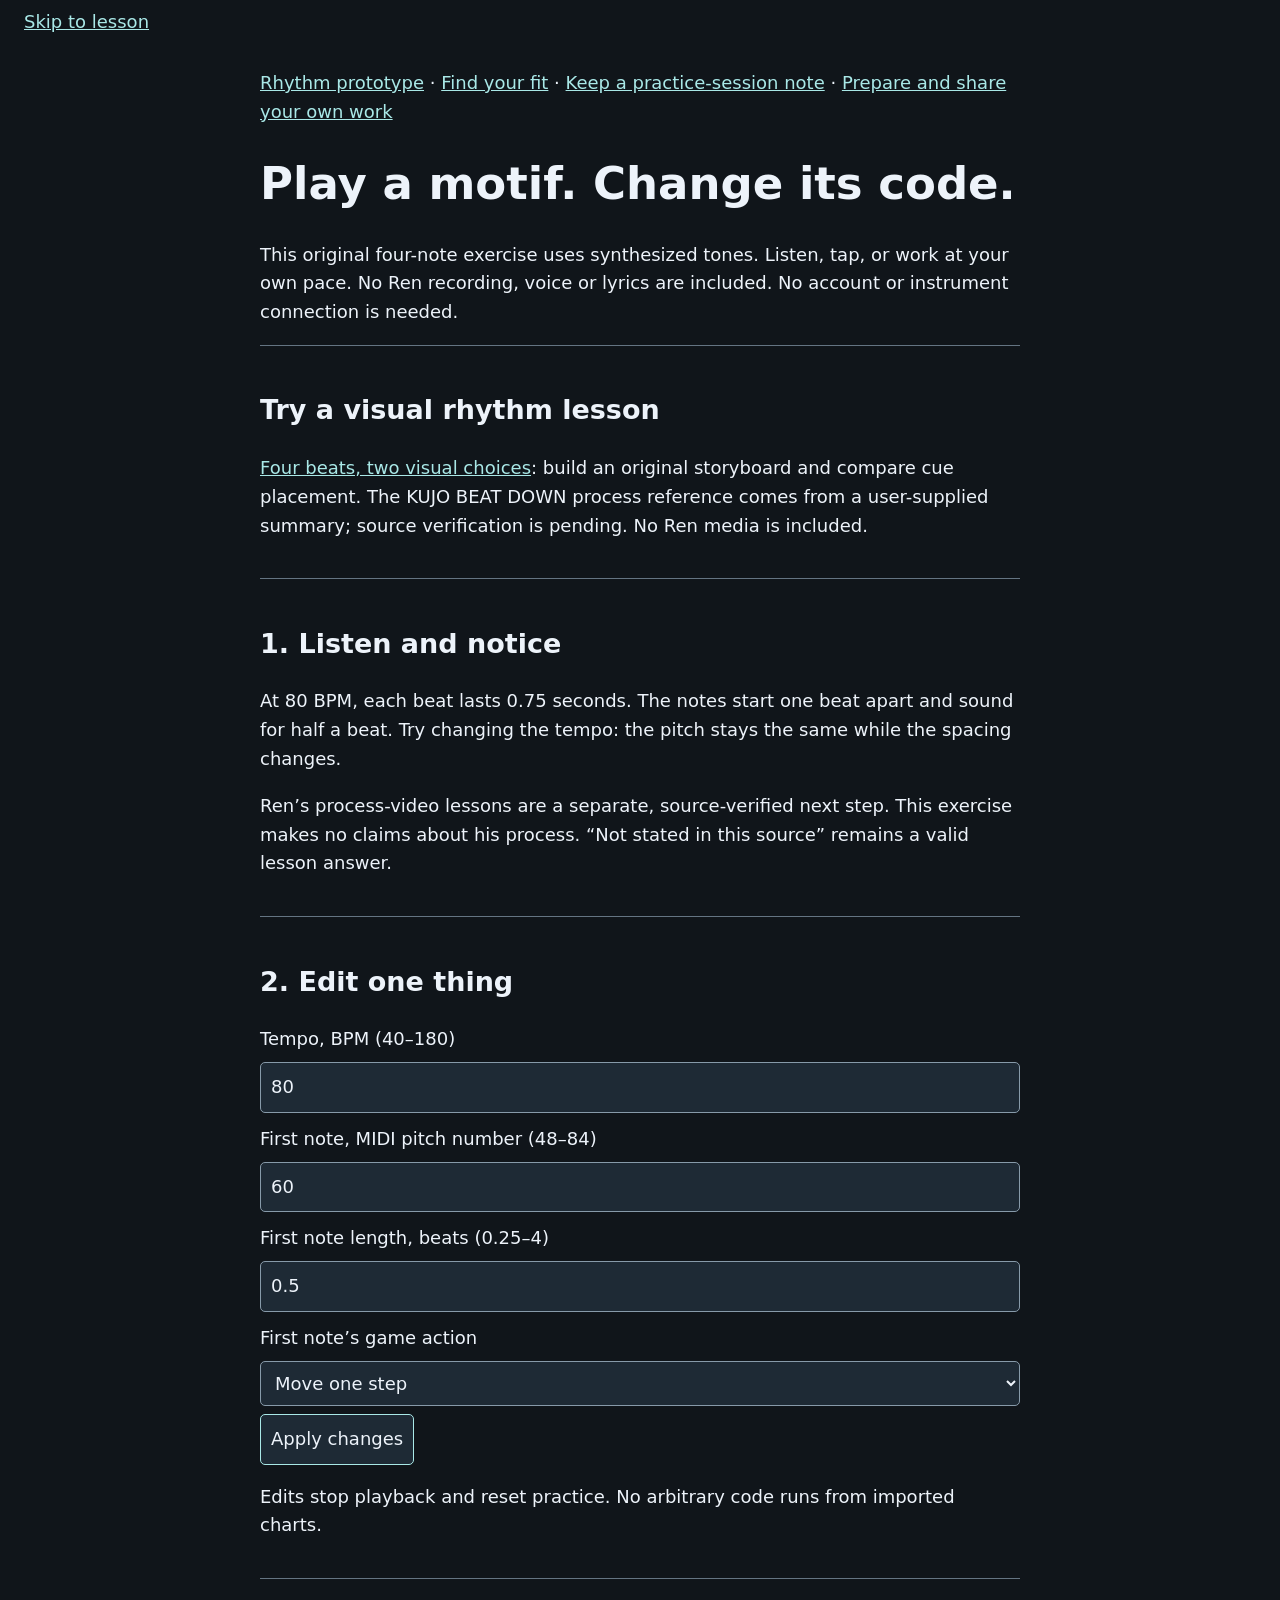
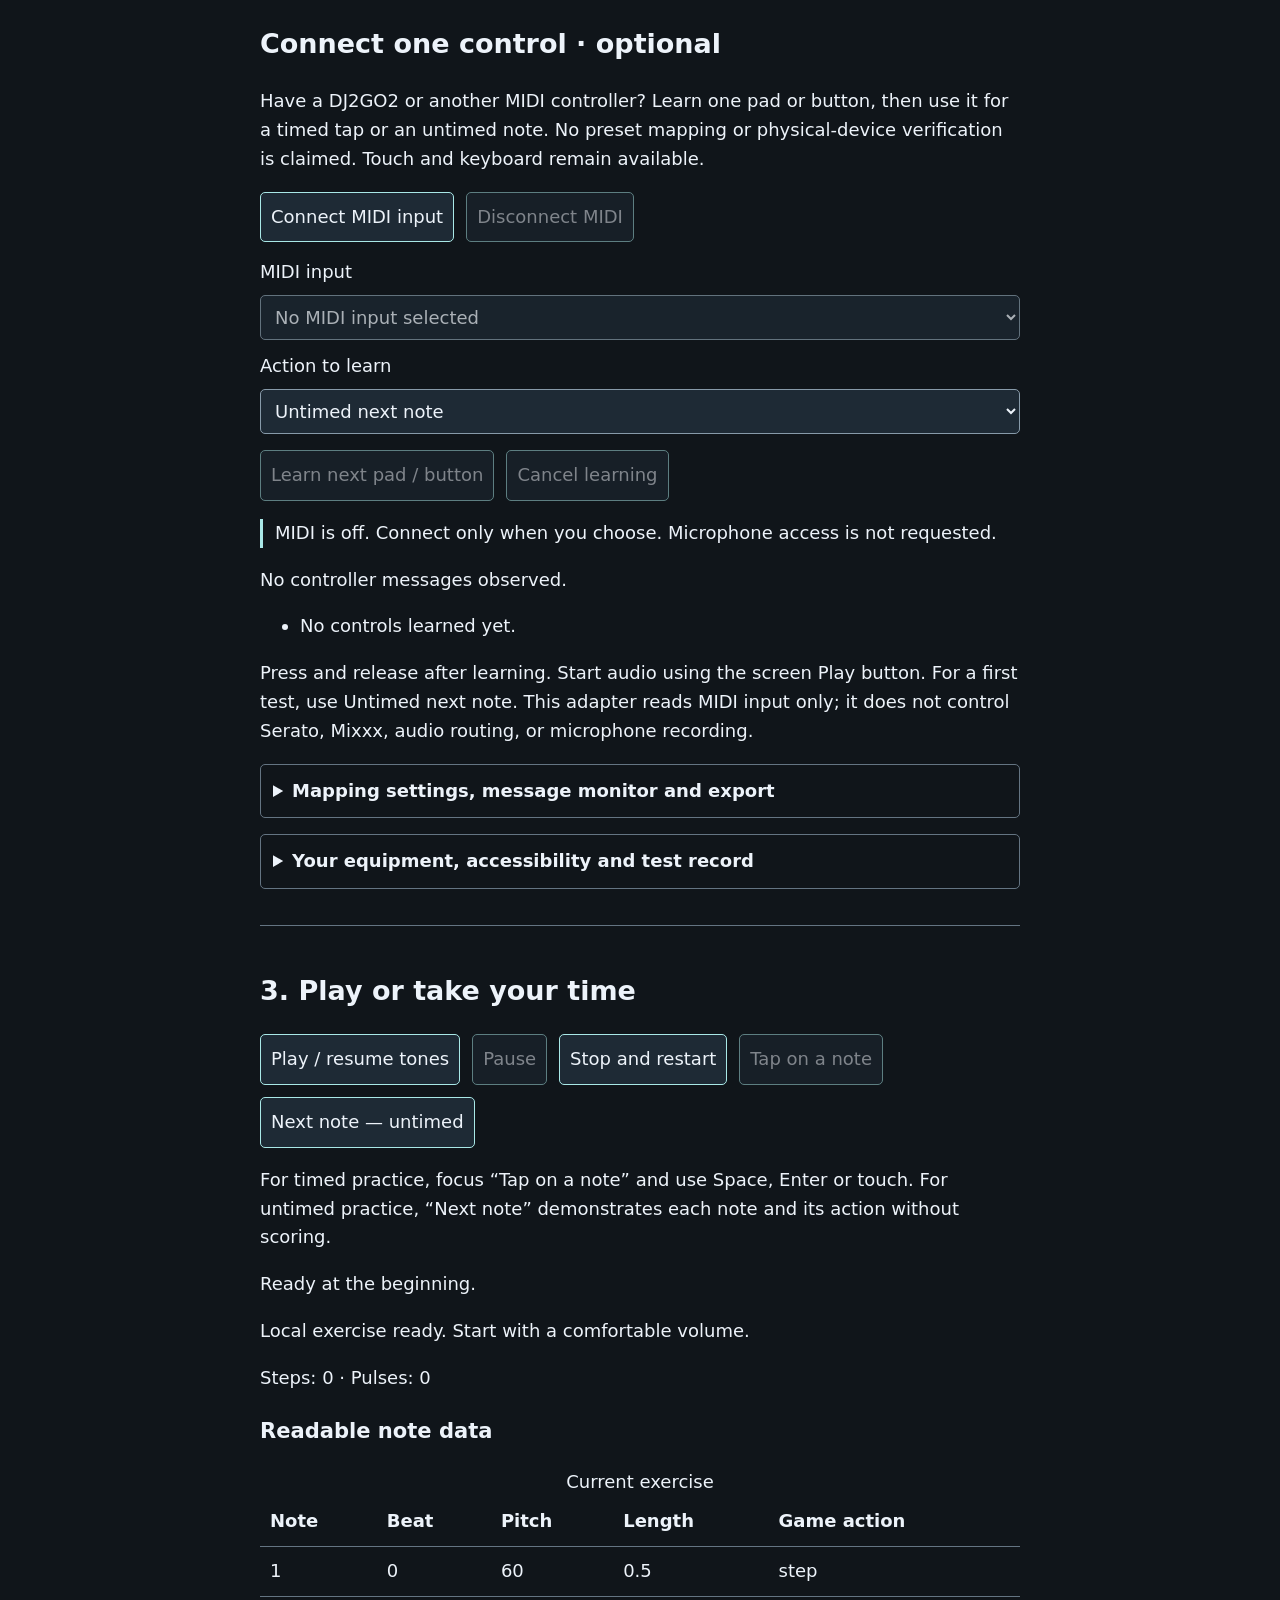
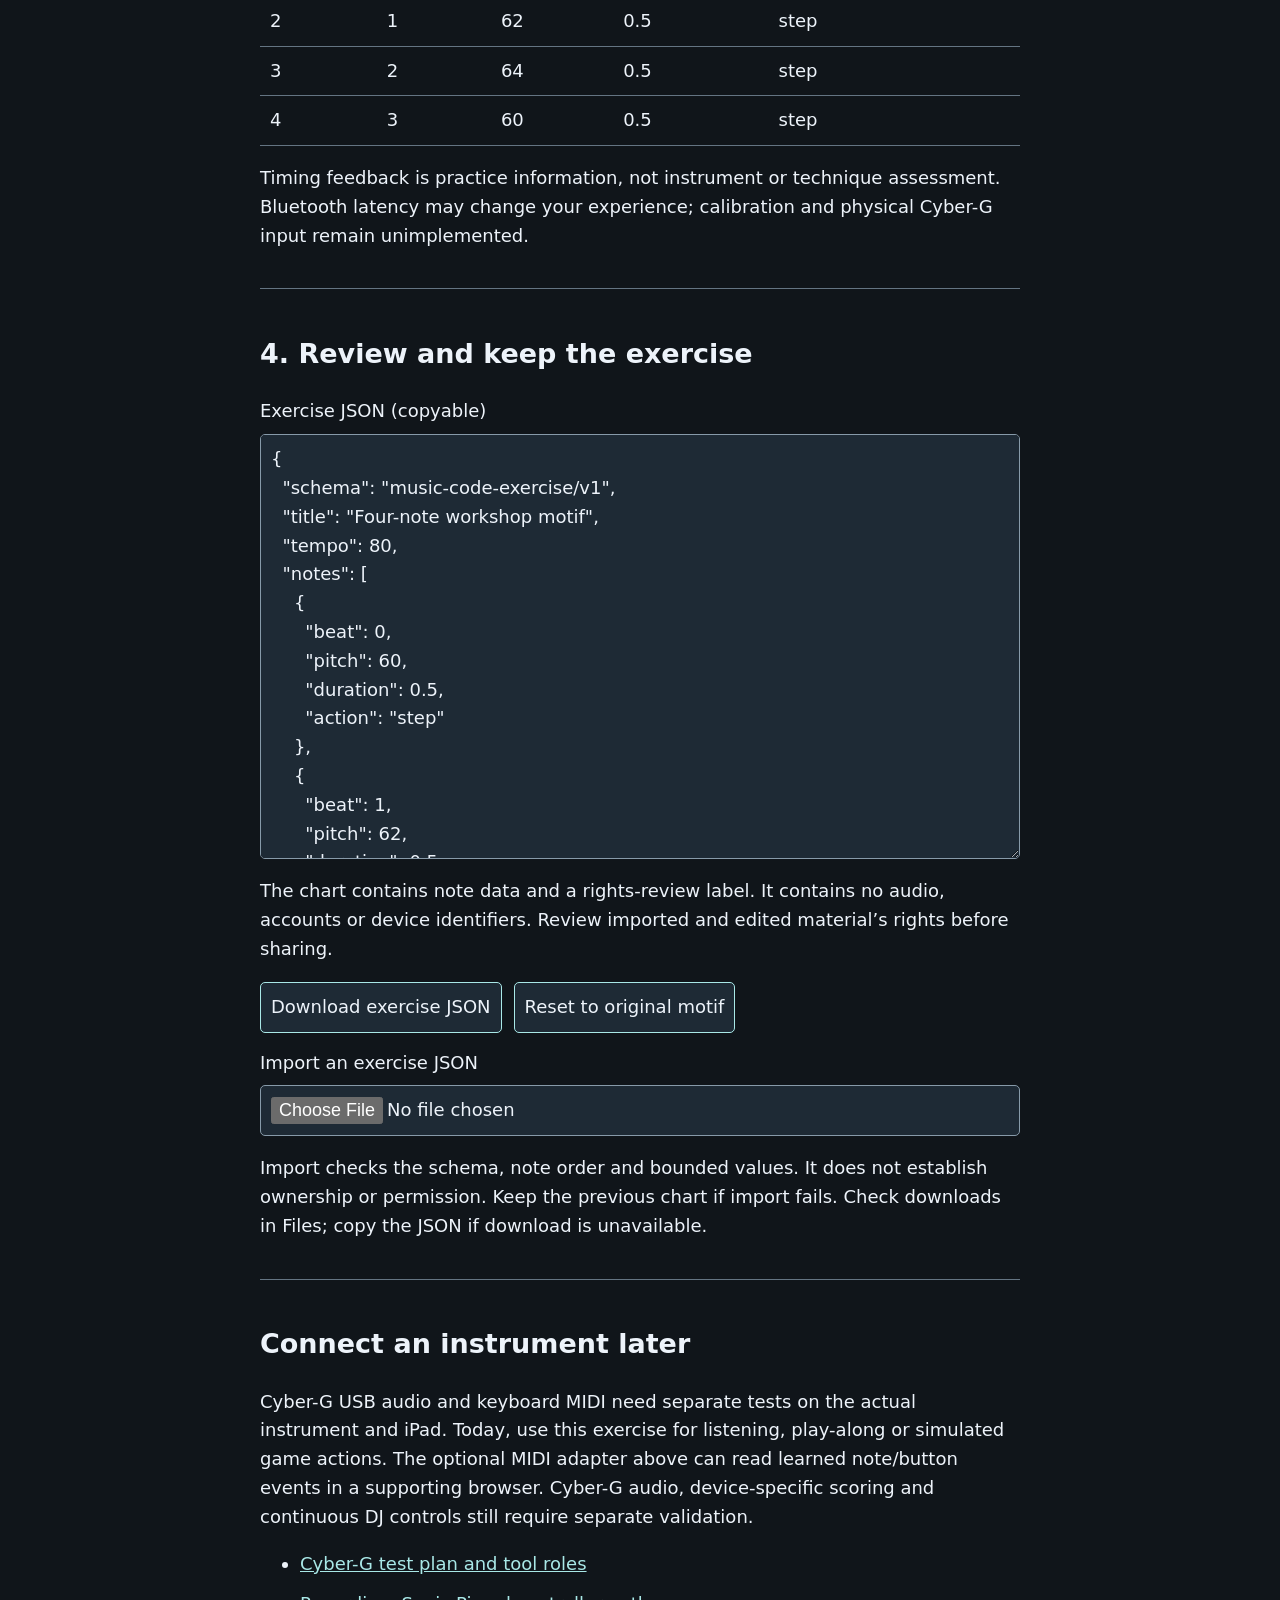
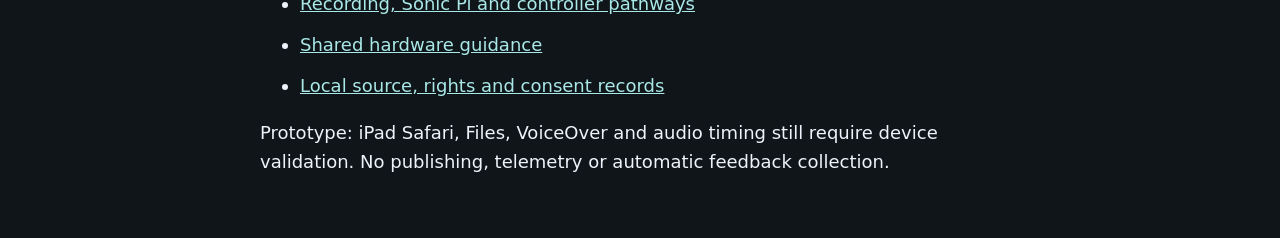
==== commit fd22528e: "Complete public-site SEO metadata and sitemap coverage" ====
--- a/lesson.html
+++ b/lesson.html
@@ -1,4 +1,16 @@
-<!doctype html><html lang="en"><head><meta charset="utf-8"><meta name="viewport" content="width=device-width,initial-scale=1"><title>Music, code and games — original exercise</title><link rel="stylesheet" href="lesson.css"></head><body>
+<!doctype html><html lang="en"><head><meta charset="utf-8"><meta name="viewport" content="width=device-width,initial-scale=1"><title>Music, code and games — original exercise</title><link rel="stylesheet" href="lesson.css">
+<link rel="canonical" href="https://ibloud.github.io/ren-tap-tap-revenge/lesson.html">
+<meta name="description" content="This original four-note exercise uses synthesized tones. Listen, tap, or work at your own pace. No Ren recording, voice or lyrics are included. No account or instrument connection is needed.">
+<meta property="og:title" content="Music, code and games — original exercise">
+<meta property="og:description" content="This original four-note exercise uses synthesized tones. Listen, tap, or work at your own pace. No Ren recording, voice or lyrics are included. No account or instrument connection is needed.">
+<meta property="og:url" content="https://ibloud.github.io/ren-tap-tap-revenge/lesson.html">
+<meta property="og:type" content="website">
+<meta property="og:site_name" content="The REN Experience">
+<meta name="twitter:card" content="summary">
+<meta name="twitter:title" content="Music, code and games — original exercise">
+<meta name="twitter:description" content="This original four-note exercise uses synthesized tones. Listen, tap, or work at your own pace. No Ren recording, voice or lyrics are included. No account or instrument connection is needed.">
+<script type="application/ld+json">{"@context": "https://schema.org", "@type": "WebPage", "name": "Music, code and games — original exercise", "url": "https://ibloud.github.io/ren-tap-tap-revenge/lesson.html", "description": "This original four-note exercise uses synthesized tones. Listen, tap, or work at your own pace. No Ren recording, voice or lyrics are included. No account or instrument connection is needed."}</script>
+</head><body>
 <a href="#lesson">Skip to lesson</a><main id="lesson"><nav aria-label="Learning navigation"><a href="index.html">Rhythm prototype</a> · <a href="https://ibloud.github.io/tarantula-clone-hero/">Find your fit</a> · <a href="https://ibloud.github.io/pixie-creator-os/session.html">Keep a practice-session note</a> · <a href="https://ibloud.github.io/pixie-creator-os/">Prepare and share your own work</a></nav>
 <h1>Play a motif. Change its code.</h1><p>This original four-note exercise uses synthesized tones. Listen, tap, or work at your own pace. No Ren recording, voice or lyrics are included. No account or instrument connection is needed.</p>
 <section id="visual-study"><h2>Try a visual rhythm lesson</h2><p><a href="visual-lesson.html">Four beats, two visual choices</a>: build an original storyboard and compare cue placement. The KUJO BEAT DOWN process reference comes from a user-supplied summary; source verification is pending. No Ren media is included.</p></section>
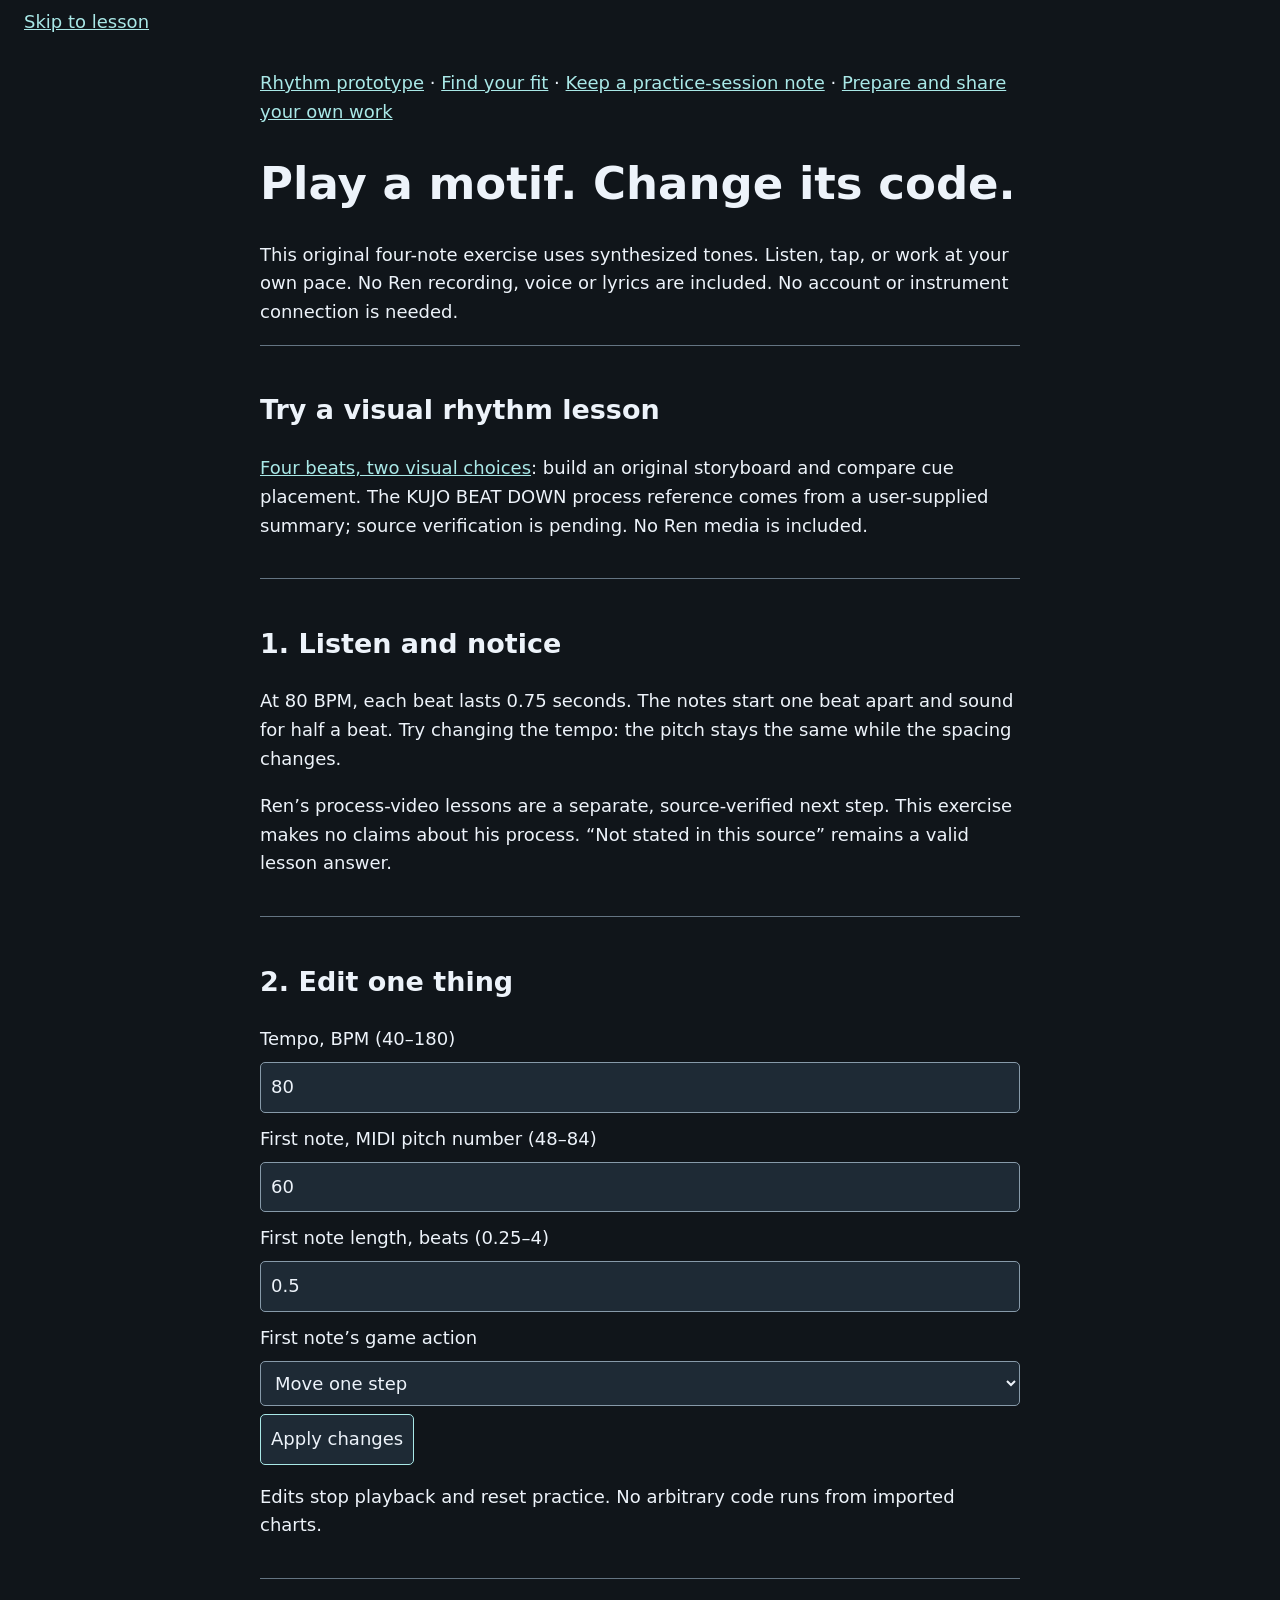
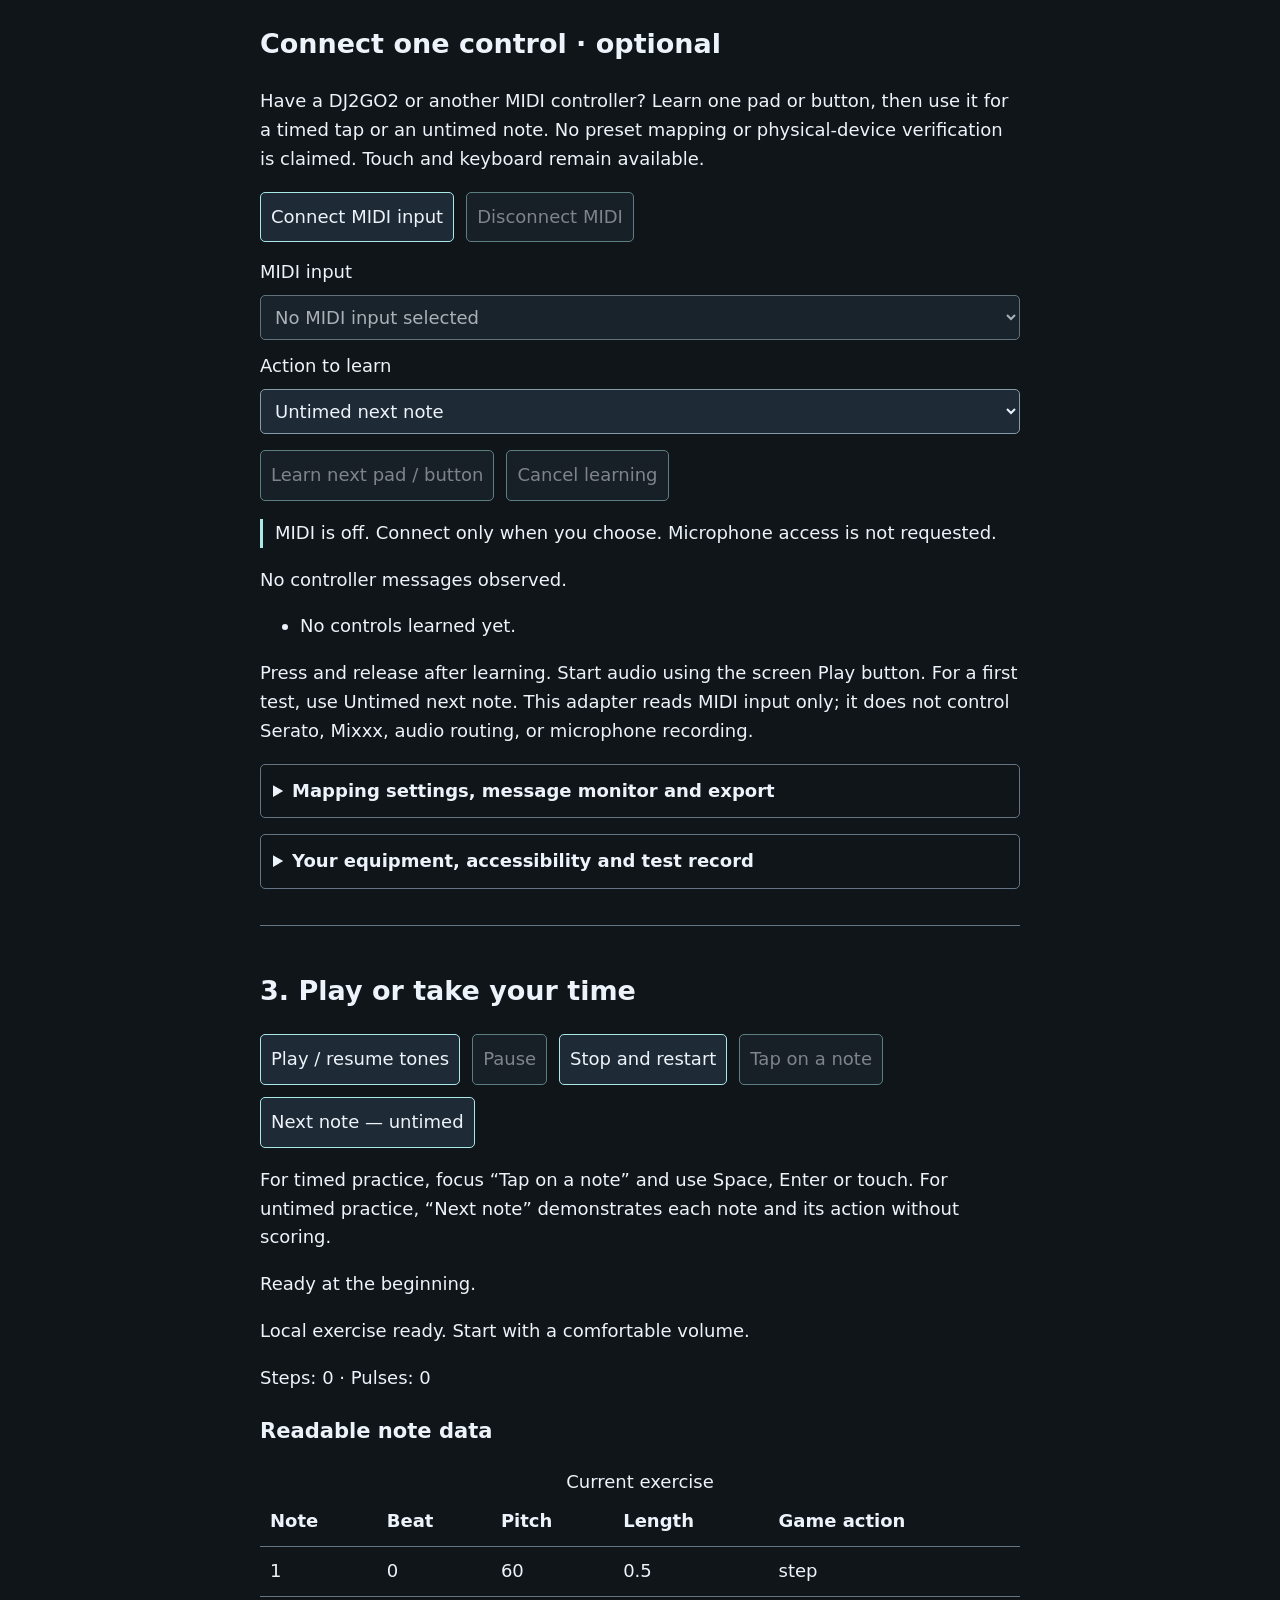
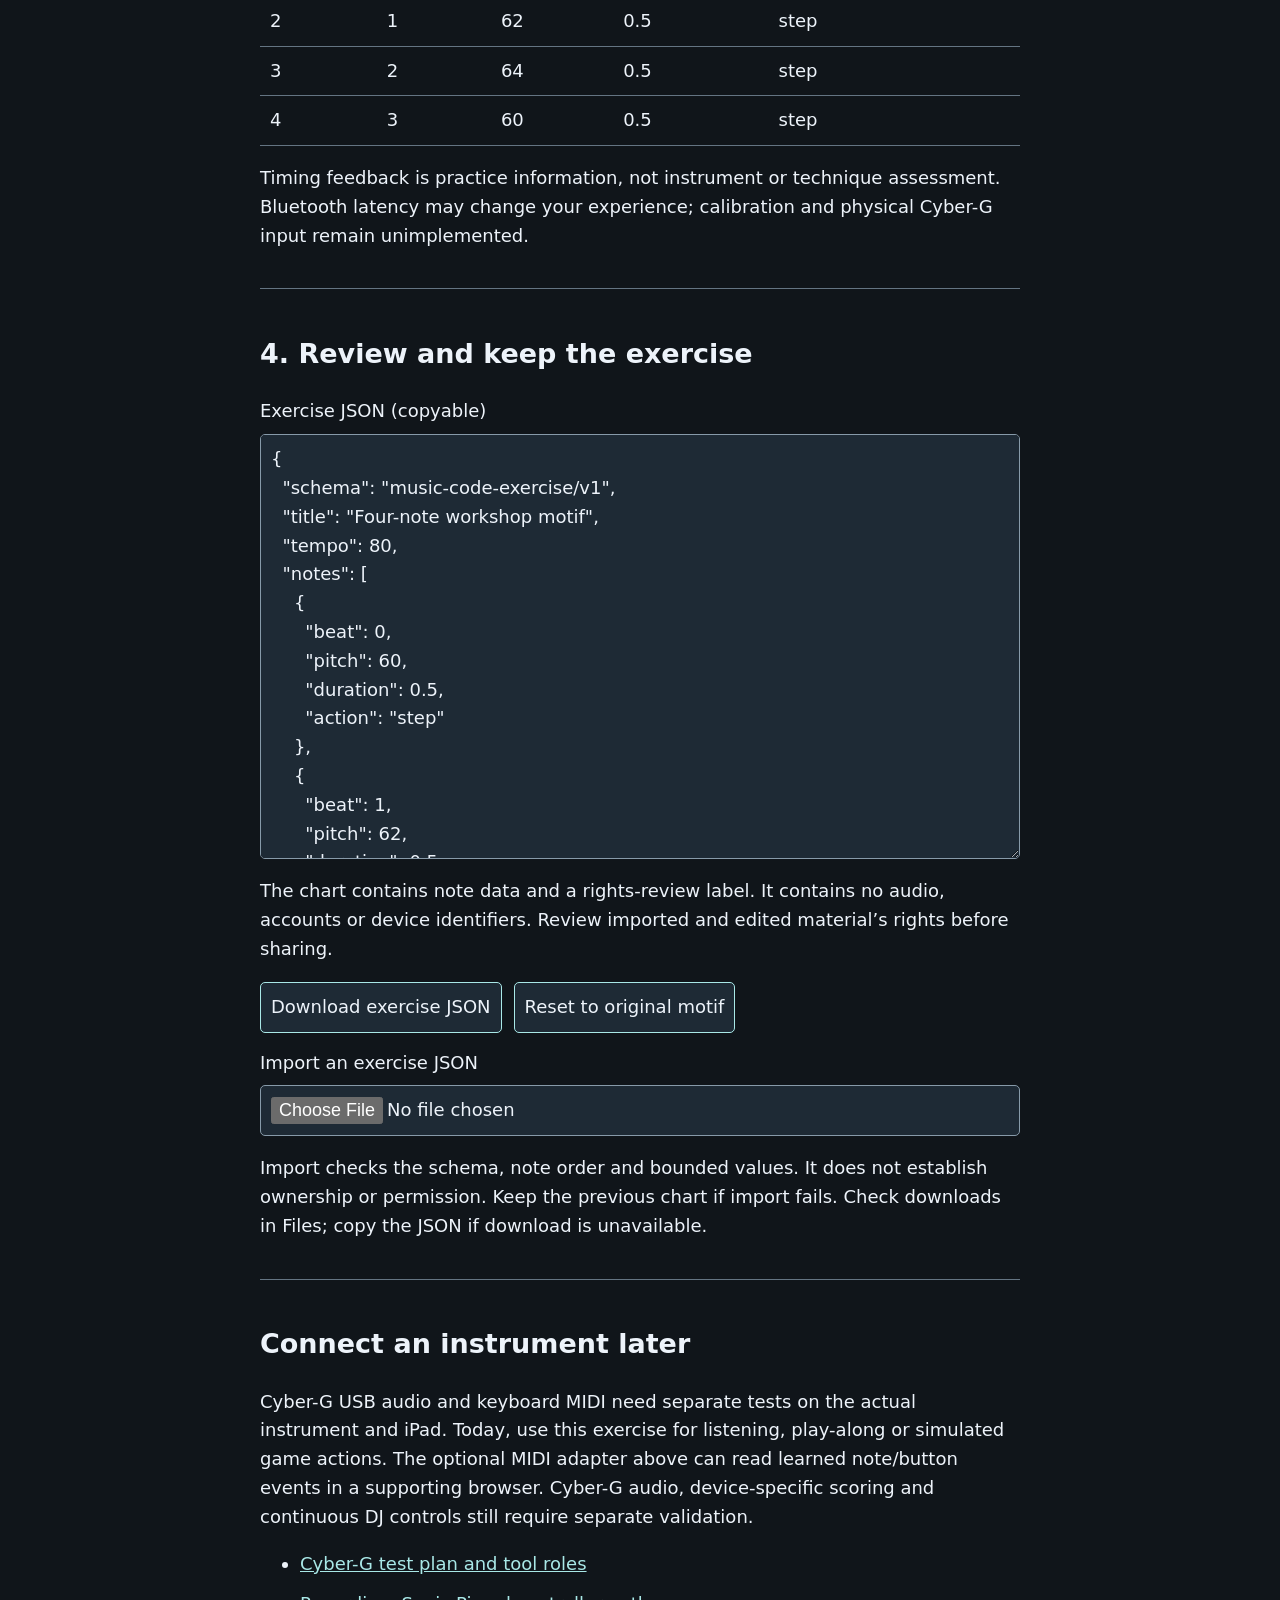
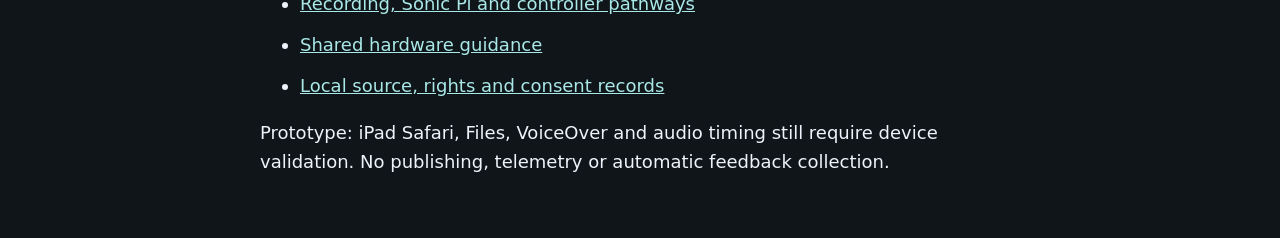
==== commit e9faba3b: "Add breadcrumb structured data to public page hierarchies" ====
--- a/lesson.html
+++ b/lesson.html
@@ -10,6 +10,7 @@
 <meta name="twitter:title" content="Music, code and games — original exercise">
 <meta name="twitter:description" content="This original four-note exercise uses synthesized tones. Listen, tap, or work at your own pace. No Ren recording, voice or lyrics are included. No account or instrument connection is needed.">
 <script type="application/ld+json">{"@context": "https://schema.org", "@type": "WebPage", "name": "Music, code and games — original exercise", "url": "https://ibloud.github.io/ren-tap-tap-revenge/lesson.html", "description": "This original four-note exercise uses synthesized tones. Listen, tap, or work at your own pace. No Ren recording, voice or lyrics are included. No account or instrument connection is needed."}</script>
+<script type="application/ld+json" id="site-breadcrumbs">{"@context":"https://schema.org","@type":"BreadcrumbList","itemListElement":[{"@type":"ListItem","position":1,"name":"The REN Experience","item":"https://ibloud.github.io/ren-tap-tap-revenge/"},{"@type":"ListItem","position":2,"name":"Music, code and games","item":"https://ibloud.github.io/ren-tap-tap-revenge/lesson.html"}]}</script>
 </head><body>
 <a href="#lesson">Skip to lesson</a><main id="lesson"><nav aria-label="Learning navigation"><a href="index.html">Rhythm prototype</a> · <a href="https://ibloud.github.io/tarantula-clone-hero/">Find your fit</a> · <a href="https://ibloud.github.io/pixie-creator-os/session.html">Keep a practice-session note</a> · <a href="https://ibloud.github.io/pixie-creator-os/">Prepare and share your own work</a></nav>
 <h1>Play a motif. Change its code.</h1><p>This original four-note exercise uses synthesized tones. Listen, tap, or work at your own pace. No Ren recording, voice or lyrics are included. No account or instrument connection is needed.</p>
